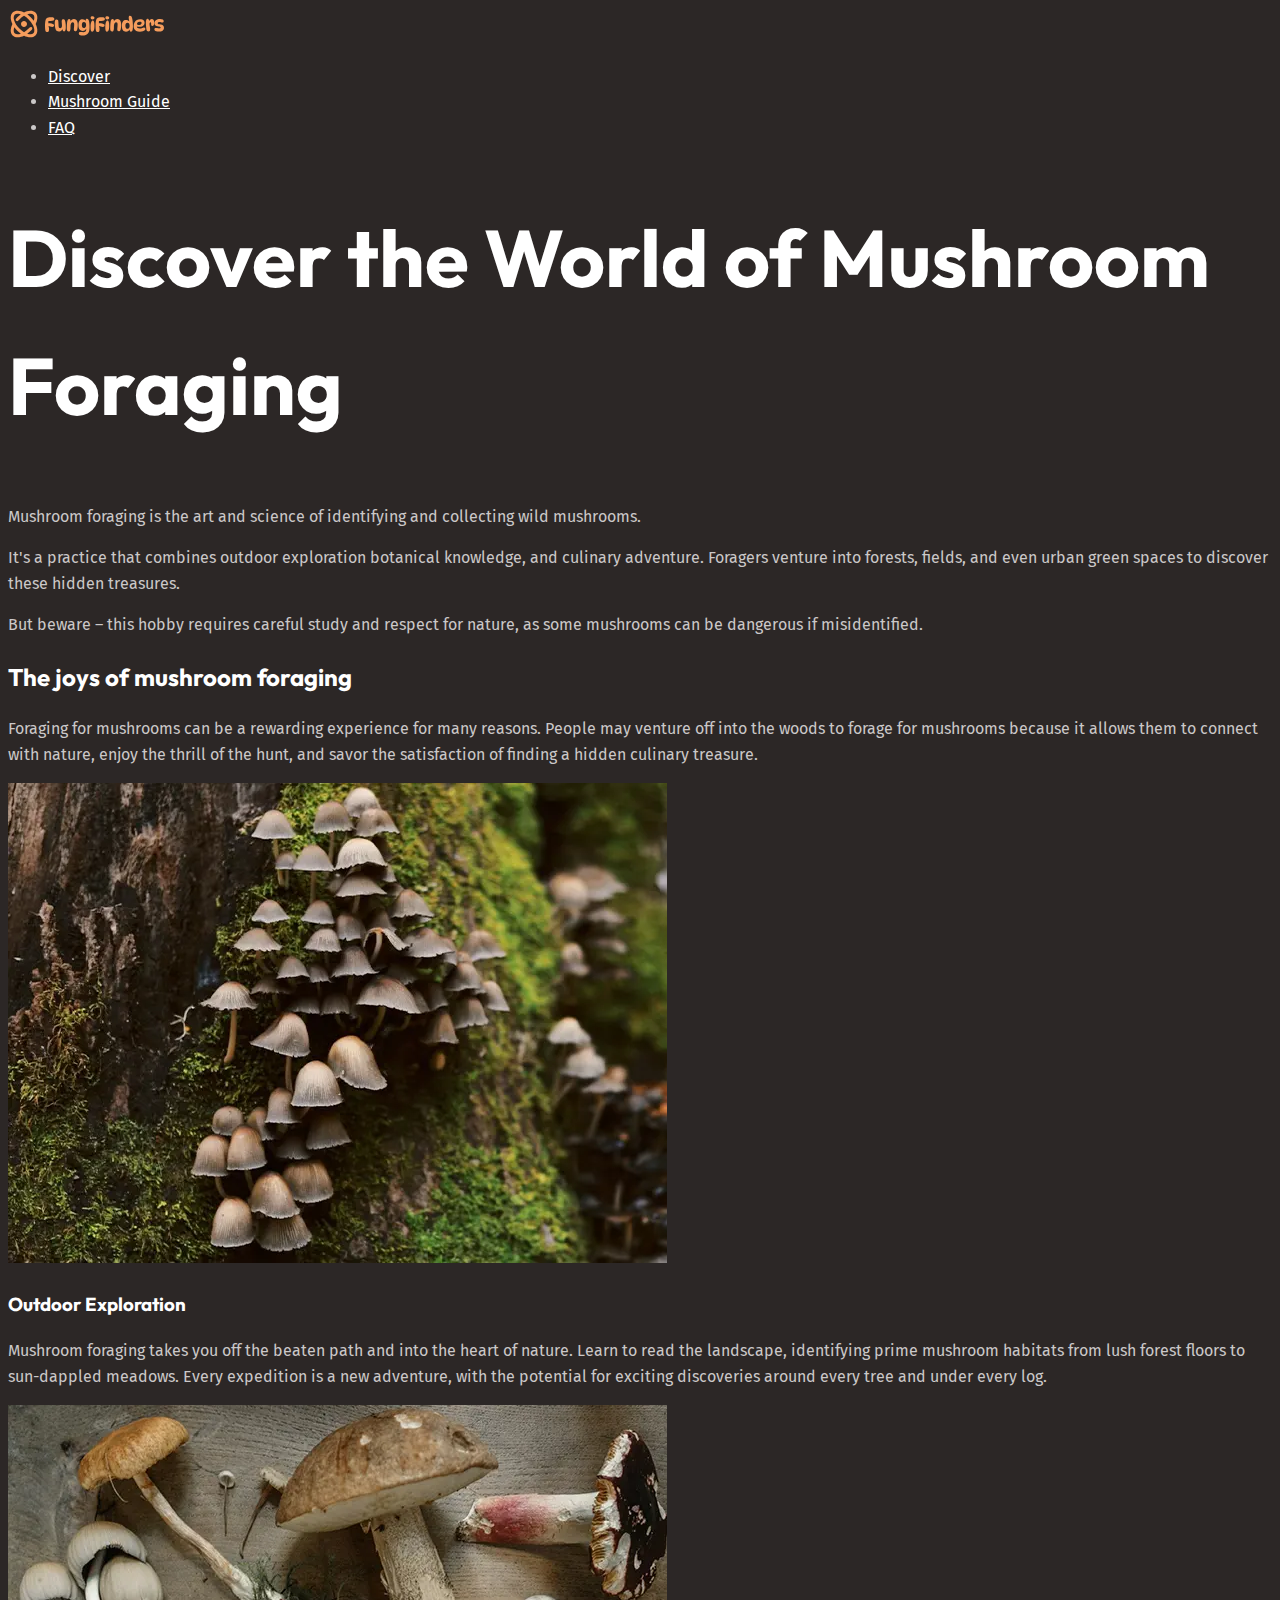
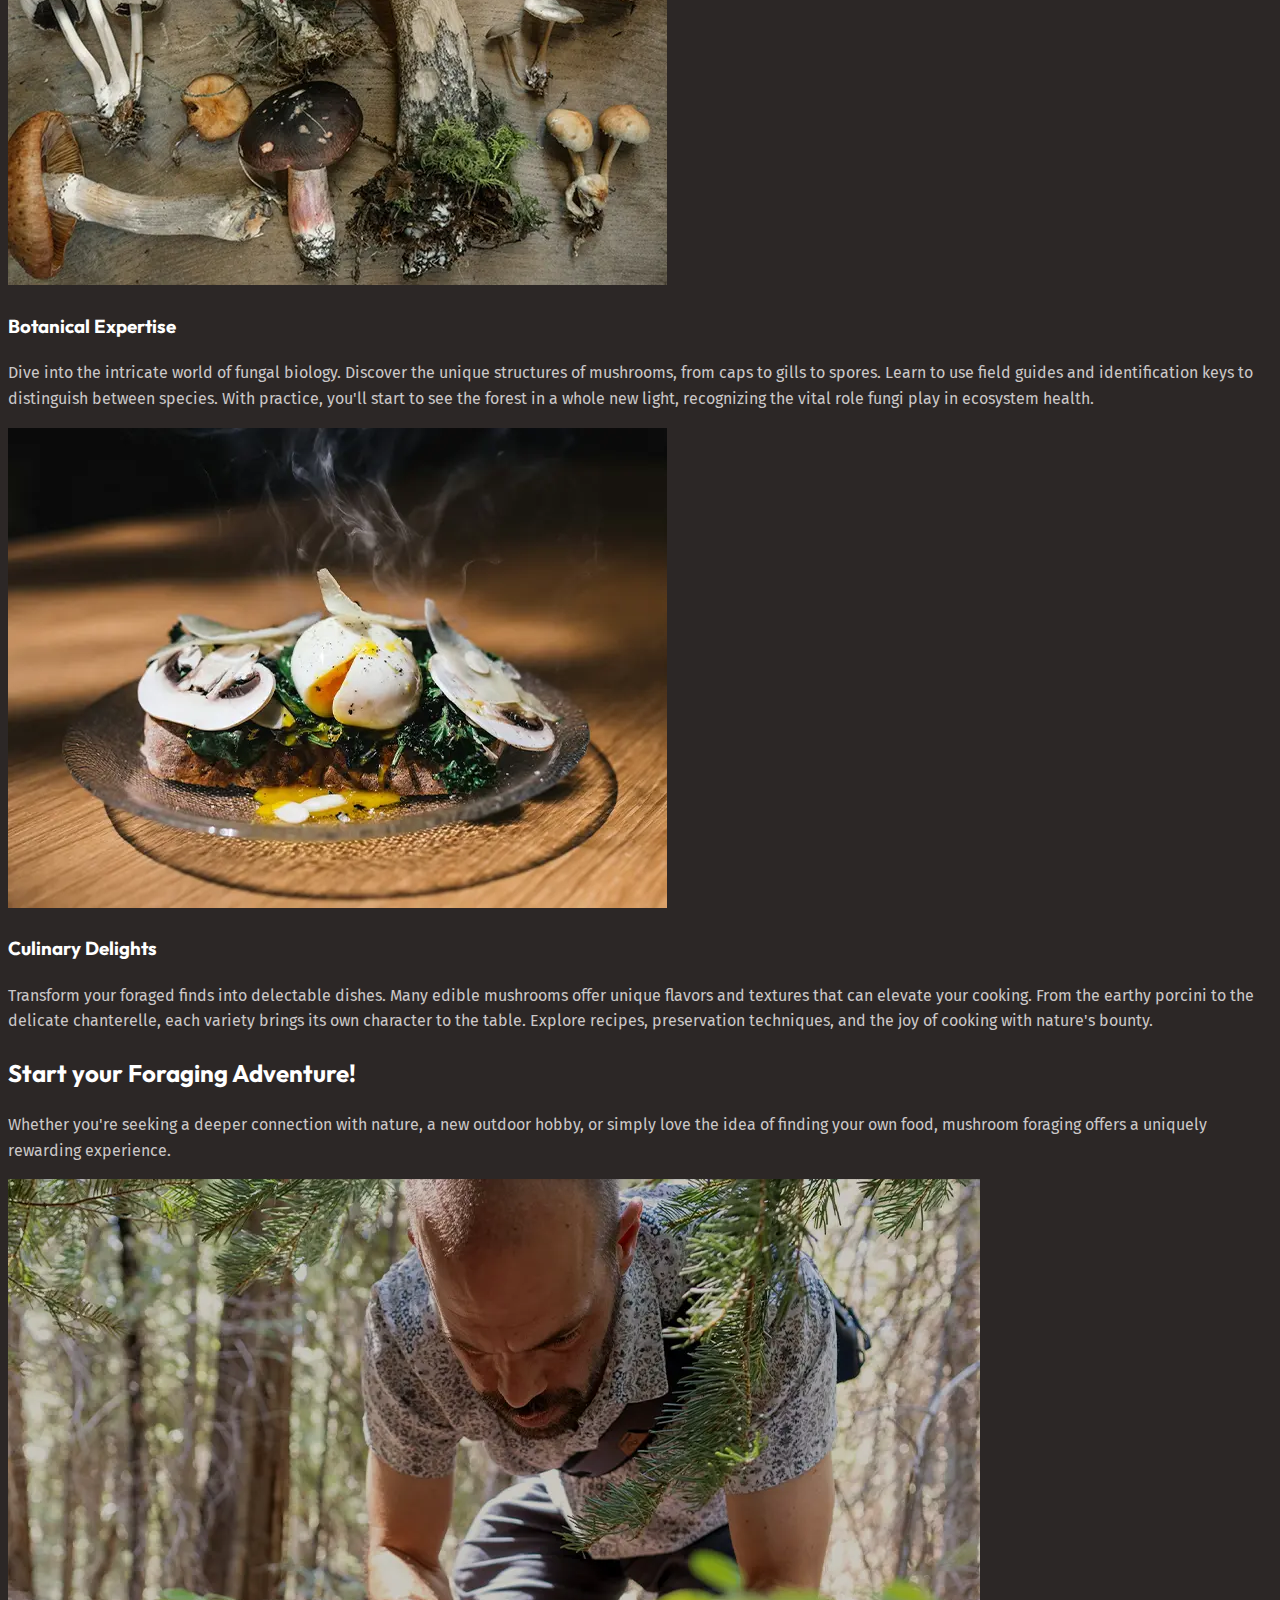
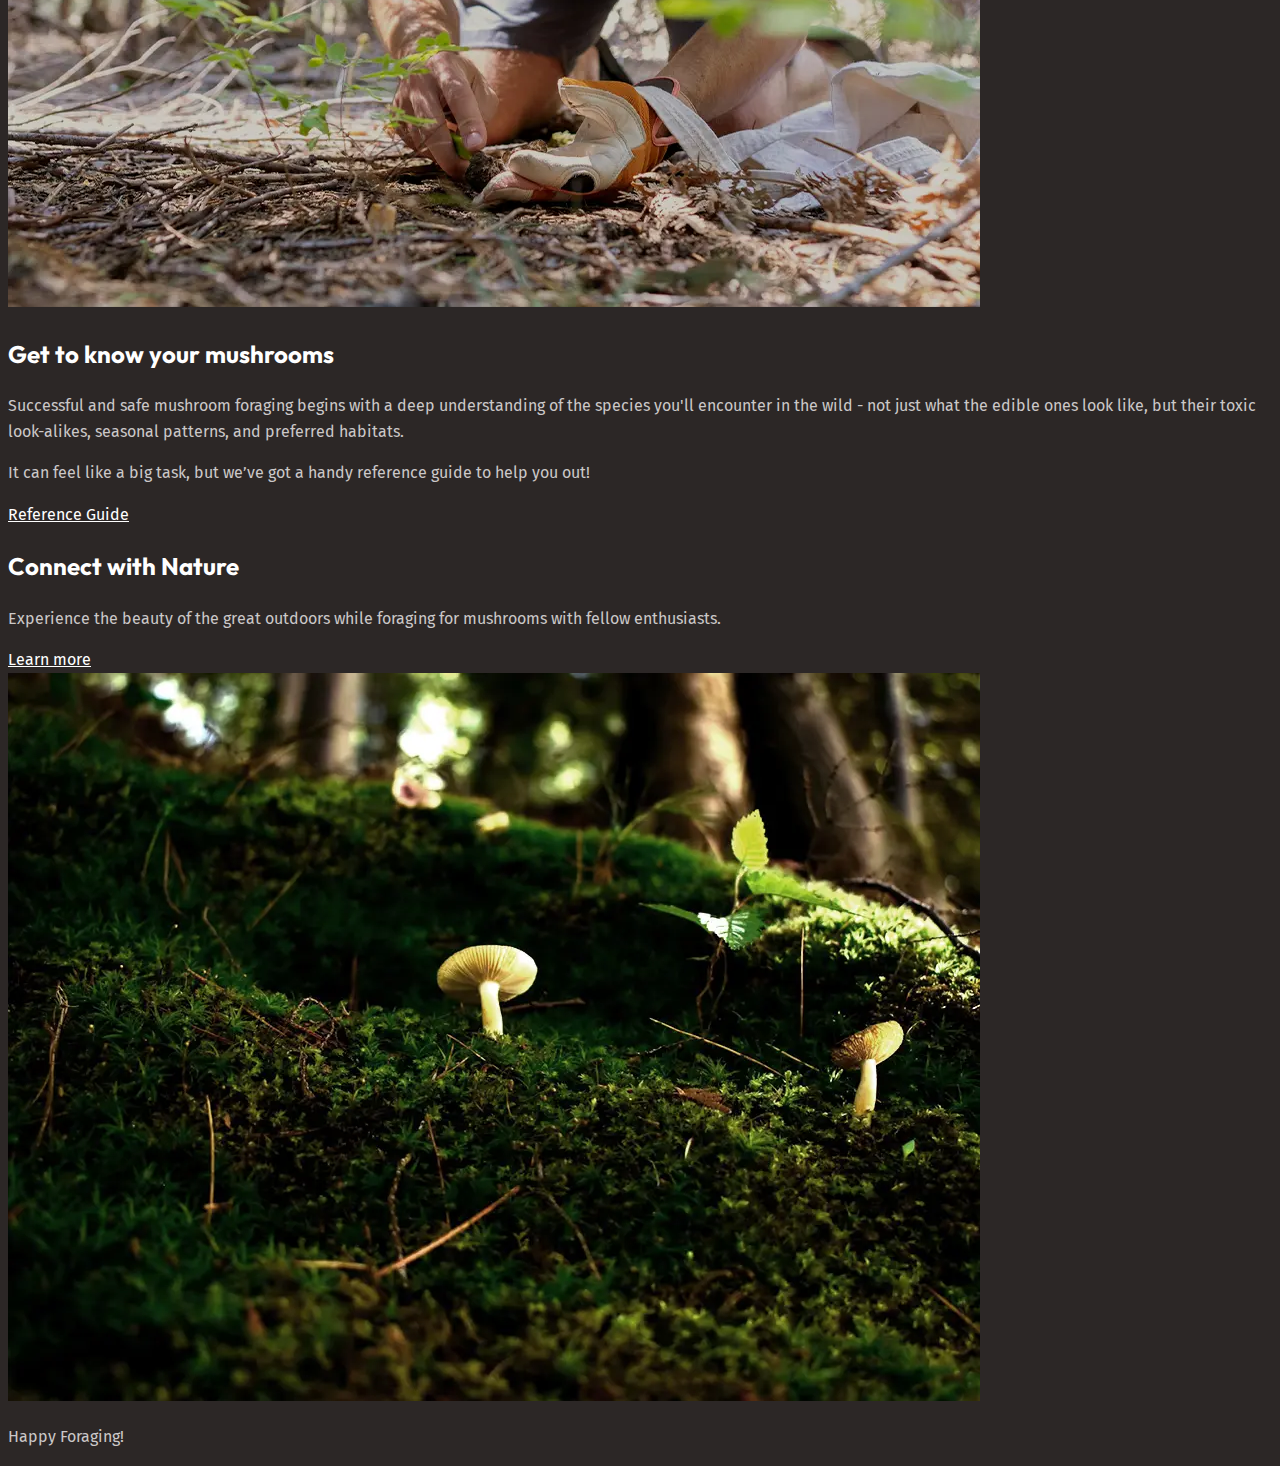
==== index.html @ baf44804 "Home page html" ====
<!DOCTYPE html>
<html lang="en">
	<head>
		<meta charset="UTF-8" />
		<meta name="viewport" content="width=device-width, initial-scale=1.0" />
		<title>Fungi Finders</title>
		<link rel="preconnect" href="https://fonts.googleapis.com" />
		<link rel="preconnect" href="https://fonts.gstatic.com" crossorigin />
		<link
			href="https://fonts.googleapis.com/css2?family=Fira+Sans:wght@400;700&family=Outfit:wght@100..900&display=swap"
			rel="stylesheet"
		/>
		<link rel="stylesheet" href="./styles.css" />
	</head>
	<body>
		<header class="site-header">
			<img src="/assets/fungi-finders.svg" alt="Fungi Finders" />
			<nav class="primary-navigation">
				<ul>
					<li><a href="/">Discover</a></li>
					<li><a href="#">Mushroom Guide</a></li>
					<li><a href="#">FAQ</a></li>
				</ul>
			</nav>
		</header>

		<main>
			<section class="hero">
				<h1>Discover the World of Mushroom Foraging</h1>
				<p>Mushroom foraging is the art and science of identifying and collecting wild mushrooms.</p>
				<p>
					It's a practice that combines outdoor exploration botanical knowledge, and culinary adventure. Foragers venture into
					forests, fields, and even urban green spaces to discover these hidden treasures.
				</p>
				<p>
					But beware – this hobby requires careful study and respect for nature, as some mushrooms can be dangerous if
					misidentified.
				</p>
			</section>

			<section>
				<h2>The joys of mushroom foraging</h2>
				<p>
					Foraging for mushrooms can be a rewarding experience for many reasons. People may venture off into the woods to forage
					for mushrooms because it allows them to connect with nature, enjoy the thrill of the hunt, and savor the satisfaction of
					finding a hidden culinary treasure.
				</p>
				<div>
					<div class="card">
						<img src="/assets/outdoor-exploration.webp" alt="Tightly grouped brown mushrooms growing up a mossy tree trunk" />
						<h3>Outdoor Exploration</h3>
						<p>
							Mushroom foraging takes you off the beaten path and into the heart of nature. Learn to read the landscape,
							identifying prime mushroom habitats from lush forest floors to sun-dappled meadows. Every expedition is a new
							adventure, with the potential for exciting discoveries around every tree and under every log.
						</p>
					</div>
					<div class="card">
						<img src="/assets/botanical-expertise.webp" alt="Wild mushrooms on a table" />
						<h3>Botanical Expertise</h3>
						<p>
							Dive into the intricate world of fungal biology. Discover the unique structures of mushrooms, from caps to gills
							to spores. Learn to use field guides and identification keys to distinguish between species. With practice,
							you'll start to see the forest in a whole new light, recognizing the vital role fungi play in ecosystem health.
						</p>
					</div>
					<div class="card">
						<img src="/assets/culinary-delight.webp" alt="A plate of food with mushrooms on top" />
						<h3>Culinary Delights</h3>
						<p>
							Transform your foraged finds into delectable dishes. Many edible mushrooms offer unique flavors and textures
							that can elevate your cooking. From the earthy porcini to the delicate chanterelle, each variety brings its own
							character to the table. Explore recipes, preservation techniques, and the joy of cooking with nature's bounty.
						</p>
					</div>
				</div>
			</section>

			<section>
				<h2>Start your <span>Foraging Adventure!</span></h2>
				<p>
					Whether you're seeking a deeper connection with nature, a new outdoor hobby, or simply love the idea of finding your own
					food, mushroom foraging offers a uniquely rewarding experience.
				</p>
			</section>

			<section>
				<div>
					<div>
						<img src="/assets/get-to-know.webp" alt="A man kneeling down harvesting a wild mushorrm in a forest" />
					</div>
					<div>
						<h2>Get to know your mushrooms</h2>
						<p>
							Successful and safe mushroom foraging begins with a deep understanding of the species you'll encounter in the
							wild - not just what the edible ones look like, but their toxic look-alikes, seasonal patterns, and preferred
							habitats.
						</p>
						<p>It can feel like a big task, but we’ve got a handy reference guide to help you out!</p>
						<a class="button" href="#"
							><span class="visually-hidden">Learn more about wild mushrooms using our handy </span>Reference Guide</a
						>
					</div>
				</div>
			</section>

			<section>
				<div>
					<div>
						<h2>Connect with Nature</h2>
						<p>Experience the beauty of the great outdoors while foraging for mushrooms with fellow enthusiasts.</p>
						<a class="button" href="#"
							>Learn more
							<span class="visually-hidden">about the different types of mushrooms using our handy mushroom guide</span></a
						>
					</div>
					<div>
						<img src="/assets/nature.webp" alt="An all white mushroom growing on a mossy forrest floor" />
					</div>
				</div>
			</section>
		</main>

		<footer class="site-footer">
			<p>Happy Foraging!</p>
			<a href="mailto:contact@fungifinders.com"></a>
		</footer>
	</body>
</html>
---- styles.css ----
@layer reset, base, layout, components, utilities

@layer reset {
	*,
	*::before,
	*::after {
		box-sizing: border-box;
	}

	/* https://kilianvalkhof.com/2022/css-html/your-css-reset-needs-text-size-adjust-probably/ */
	html {
		-moz-text-size-adjust: none;
		-webkit-text-size-adjust: none;
		text-size-adjust: none;
	}

	body,
	h1,
	h2,
	h3,
	h4,
	p,
	figure,
	blockquote,
	dl,
	dd {
		margin: 0;
	}

	/* https://www.scottohara.me/blog/2019/01/12/lists-and-safari.html */
	[role='list'] {
		list-style: none;
		margin: 0;
		padding: 0;
	}

	body {
		min-block-size: 100vh;
		line-height: 1.6;
	}

	h1,
	h2,
	h3,
	button,
	input,
	label {
		line-height: 1.1;
	}

	h1,
	h2,
	h3,
	h4 {
		text-wrap: balance;
	}

	p,
	li {
		text-wrap: pretty;
	}

	img,
	picture {
		max-inline-size: 100%;
		display: block;
	}

	input,
	button,
	textarea,
	select {
		font: inherit;
	}
}

@layer base {
	:root {
		--clr-white: hsl(0, 0%, 100%);
		--clr-gray-100: hsl(0, 2%, 79%);
		--clr-brand-400: hsl(25, 88%, 75%);
		--clr-brand-500: hsl(25, 88%, 66%);
		--clr-green-400: hsl(143, 19%, 49%);
		--clr-green-500: hsl(143, 38%, 37%);
		--clr-green-600: hsl(145, 29%, 19%);
		--clr-brown-500: hsl(10, 5%, 25%);
		--clr-brown-600: hsl(9, 7%, 21%);
		--clr-brown-700: hsl(9, 8%, 16%);
		--clr-brown-800: hsl(0, 6%, 15%);
		--clr-brown-900: hsl(0, 6%, 13%);
		--clr-orange-500: hsl(28, 43%, 28%);
		--clr-red-500: hsl(359, 34%, 24%);
		--clr-teal-500: hsl(186, 42%, 25%);

		--ff-heading: 'Outfit', sans-serif;
		--ff-body: 'Fira Sans', sans-serif;

		--fs-300: 0.875rem;
		--fs-400: 1rem;
		--fs-500: 1.125rem;
		--fs-600: 1.25rem;
		--fs-700: 1.5rem;
		--fs-800: 2rem;
		--fs-900: 3.75rem;
		--fs-1000: 3.75rem;

		@media (width > 760px) {
			--fs-300: 0.875rem;
			--fs-400: 1rem;
			--fs-500: 1.25rem;
			--fs-600: 1.5rem;
			--fs-700: 2rem;
			--fs-800: 3rem;
			--fs-900: 5rem;
			--fs-1000: 7.5rem;
		}
	}

	:root {
		--text-main: var(--clr-gray-100);
		--text-high-contrast: var(--clr-white);
		--text-brand: var(--clr-brand-500);
		--text-brand-light: var(--clr-brand-400);

		--background-accent-light: var(--clr-green-400);
		--background-accent-main: var(--clr-green-500);
		--background-accent-dark: var(--clr-green-600);

		--background-extra-light: var(--clr-brown-500);
		--background-light: var(--clr-brown-600);
		--background-main: var(--clr-brown-700);
		--background-dark: var(--clr-brown-800);
		--background-extra-dark: var(--clr-brown-900);

		--font-size-heading-sm: var(--fs-700);
		--font-size-heading-regular: var(--fs-800);
		--font-size-heading-lg: var(--fs-900);
		--font-size-heading-xl: var(--fs-1000);

		--font-size-sm: var(--fs-300);
		--font-size-regular: var(--fs-400);
		--font-size-md: var(--fs-500);
		--font-size-lg: var(--fs-600);

		--border-radius-1: 0.25rem;
		--border-radius-2: 0.5rem;
		--border-radius-3: 0.75rem;
	}

	html {
		font-family: var(--ff-body);
		line-height: 1.6;
	}

	body {
		font-size: var(--font-size-regular);
		color: var(--text-main);
		background-color: var(--background-main);
	}

	h1,
	h2,
	h3,
	h4 {
		font-family: var(--ff-heading);
		color: var(--text-high-contrast);
	}

	h1 {
		font-size: var(--font-size-heading-lg);
	}

	a {
		color: var(--text-high-contrast);
	}

	a:hover,
	a:focus-visible {
		color: var(--text-brand-light);
	}
}

@layer utilities {
	.visually-hidden {
		position: absolute;
		clip: rect(0 0 0 0);
		clip-path: inset(50%);
		height: 1px;
		padding: 0;
		border: 0;
		overflow: hidden;
		white-space: nowrap;
	}
}
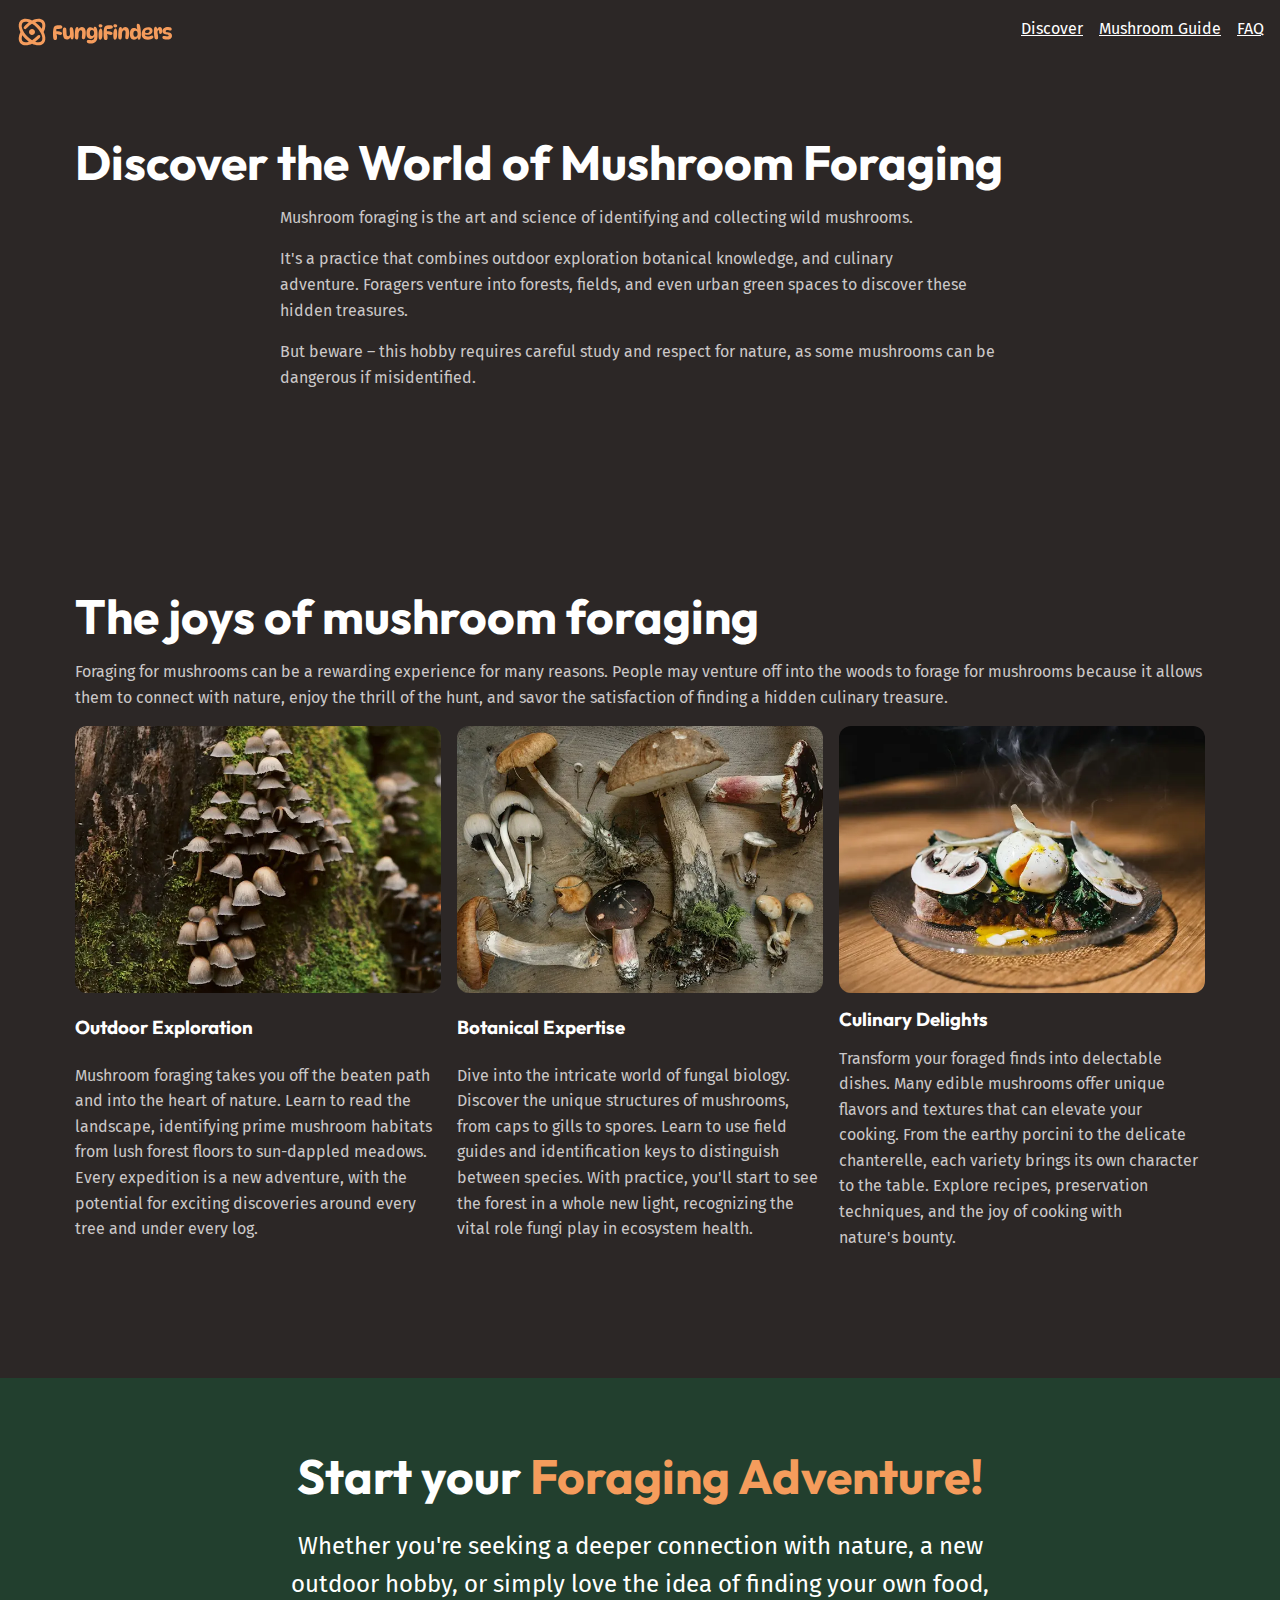
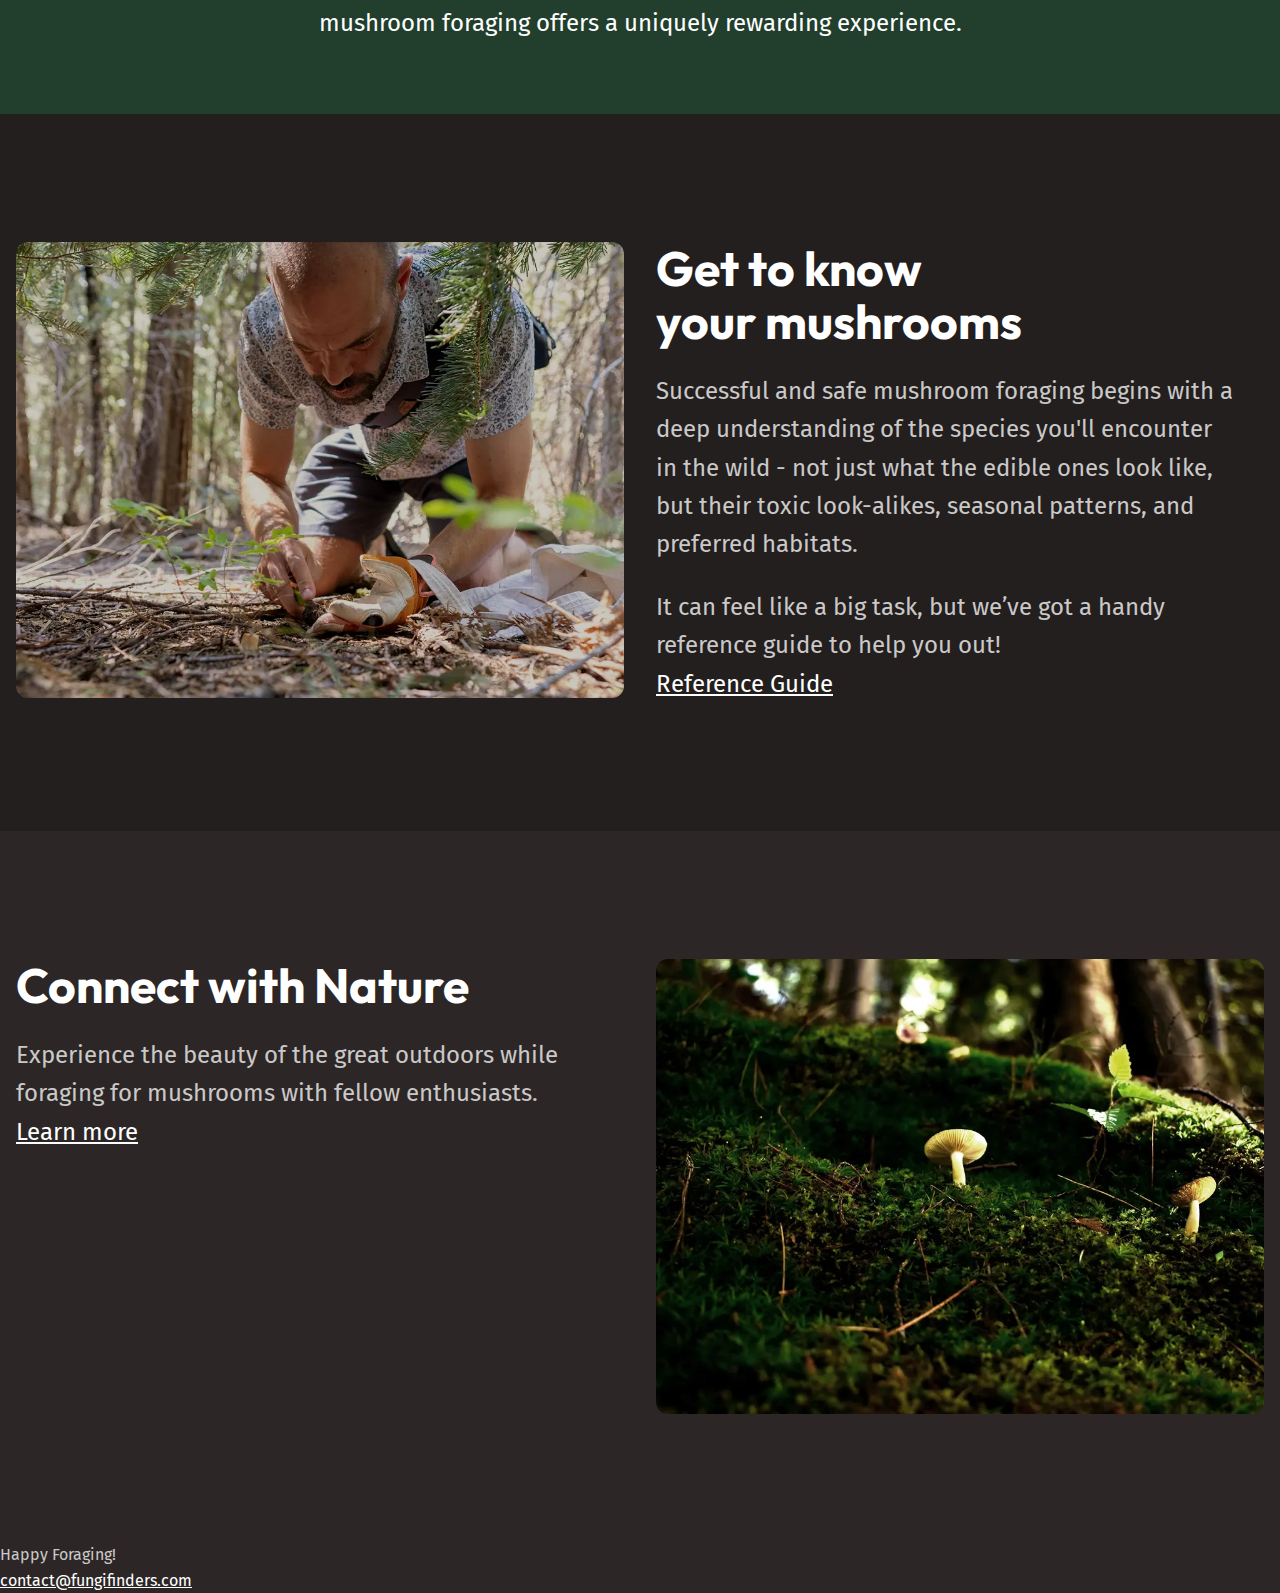
==== commit b41e8413: "Layout" ====
--- a/index.html
+++ b/index.html
@@ -14,108 +14,136 @@
 	</head>
 	<body>
 		<header class="site-header">
-			<img src="/assets/fungi-finders.svg" alt="Fungi Finders" />
-			<nav class="primary-navigation">
-				<ul>
-					<li><a href="/">Discover</a></li>
-					<li><a href="#">Mushroom Guide</a></li>
-					<li><a href="#">FAQ</a></li>
-				</ul>
-			</nav>
+			<div class="wrapper" data-width="wide">
+				<div class="site-header__inner">
+					<img src="/assets/fungi-finders.svg" alt="Fungi Finders" />
+					<nav class="primary-navigation">
+						<ul role="list">
+							<li><a href="/">Discover</a></li>
+							<li><a href="#">Mushroom Guide</a></li>
+							<li><a href="#">FAQ</a></li>
+						</ul>
+					</nav>
+				</div>
+			</div>
 		</header>
 
 		<main>
-			<section class="hero">
-				<h1>Discover the World of Mushroom Foraging</h1>
-				<p>Mushroom foraging is the art and science of identifying and collecting wild mushrooms.</p>
-				<p>
-					It's a practice that combines outdoor exploration botanical knowledge, and culinary adventure. Foragers venture into
-					forests, fields, and even urban green spaces to discover these hidden treasures.
-				</p>
-				<p>
-					But beware – this hobby requires careful study and respect for nature, as some mushrooms can be dangerous if
-					misidentified.
-				</p>
-			</section>
-
-			<section>
-				<h2>The joys of mushroom foraging</h2>
-				<p>
-					Foraging for mushrooms can be a rewarding experience for many reasons. People may venture off into the woods to forage
-					for mushrooms because it allows them to connect with nature, enjoy the thrill of the hunt, and savor the satisfaction of
-					finding a hidden culinary treasure.
-				</p>
-				<div>
-					<div class="card">
-						<img src="/assets/outdoor-exploration.webp" alt="Tightly grouped brown mushrooms growing up a mossy tree trunk" />
-						<h3>Outdoor Exploration</h3>
+			<section class="hero flow section" data-padding="compact">
+				<div class="wrapper">
+					<h1 class="section-title">Discover the World of Mushroom Foraging</h1>
+				</div>
+				<div class="wrapper" data-width="narrow">
+					<div class="flow">
+						<p>Mushroom foraging is the art and science of identifying and collecting wild mushrooms.</p>
 						<p>
-							Mushroom foraging takes you off the beaten path and into the heart of nature. Learn to read the landscape,
-							identifying prime mushroom habitats from lush forest floors to sun-dappled meadows. Every expedition is a new
-							adventure, with the potential for exciting discoveries around every tree and under every log.
+							It's a practice that combines outdoor exploration botanical knowledge, and culinary adventure. Foragers venture
+							into forests, fields, and even urban green spaces to discover these hidden treasures.
 						</p>
-					</div>
-					<div class="card">
-						<img src="/assets/botanical-expertise.webp" alt="Wild mushrooms on a table" />
-						<h3>Botanical Expertise</h3>
 						<p>
-							Dive into the intricate world of fungal biology. Discover the unique structures of mushrooms, from caps to gills
-							to spores. Learn to use field guides and identification keys to distinguish between species. With practice,
-							you'll start to see the forest in a whole new light, recognizing the vital role fungi play in ecosystem health.
-						</p>
-					</div>
-					<div class="card">
-						<img src="/assets/culinary-delight.webp" alt="A plate of food with mushrooms on top" />
-						<h3>Culinary Delights</h3>
-						<p>
-							Transform your foraged finds into delectable dishes. Many edible mushrooms offer unique flavors and textures
-							that can elevate your cooking. From the earthy porcini to the delicate chanterelle, each variety brings its own
-							character to the table. Explore recipes, preservation techniques, and the joy of cooking with nature's bounty.
+							But beware – this hobby requires careful study and respect for nature, as some mushrooms can be dangerous if
+							misidentified.
 						</p>
 					</div>
 				</div>
 			</section>
 
-			<section>
-				<h2>Start your <span>Foraging Adventure!</span></h2>
-				<p>
-					Whether you're seeking a deeper connection with nature, a new outdoor hobby, or simply love the idea of finding your own
-					food, mushroom foraging offers a uniquely rewarding experience.
-				</p>
-			</section>
+			<section class="section">
+				<div class="wrapper flow">
+					<h2 class="section-title">The joys of mushroom foraging</h2>
+					<p>
+						Foraging for mushrooms can be a rewarding experience for many reasons. People may venture off into the woods to
+						forage for mushrooms because it allows them to connect with nature, enjoy the thrill of the hunt, and savor the
+						satisfaction of finding a hidden culinary treasure.
+					</p>
 
-			<section>
-				<div>
-					<div>
-						<img src="/assets/get-to-know.webp" alt="A man kneeling down harvesting a wild mushorrm in a forest" />
-					</div>
-					<div>
-						<h2>Get to know your mushrooms</h2>
-						<p>
-							Successful and safe mushroom foraging begins with a deep understanding of the species you'll encounter in the
-							wild - not just what the edible ones look like, but their toxic look-alikes, seasonal patterns, and preferred
-							habitats.
-						</p>
-						<p>It can feel like a big task, but we’ve got a handy reference guide to help you out!</p>
-						<a class="button" href="#"
-							><span class="visually-hidden">Learn more about wild mushrooms using our handy </span>Reference Guide</a
-						>
+					<div class="equal-columns">
+						<div class="card grid-flow">
+							<img
+								src="/assets/outdoor-exploration.webp"
+								alt="Tightly grouped brown mushrooms growing up a mossy tree trunk"
+							/>
+							<h3>Outdoor Exploration</h3>
+							<p>
+								Mushroom foraging takes you off the beaten path and into the heart of nature. Learn to read the landscape,
+								identifying prime mushroom habitats from lush forest floors to sun-dappled meadows. Every expedition is a
+								new adventure, with the potential for exciting discoveries around every tree and under every log.
+							</p>
+						</div>
+						<div class="card grid-flow">
+							<img src="/assets/botanical-expertise.webp" alt="Wild mushrooms on a table" />
+							<h3>Botanical Expertise</h3>
+							<p>
+								Dive into the intricate world of fungal biology. Discover the unique structures of mushrooms, from caps to
+								gills to spores. Learn to use field guides and identification keys to distinguish between species. With
+								practice, you'll start to see the forest in a whole new light, recognizing the vital role fungi play in
+								ecosystem health.
+							</p>
+						</div>
+						<div class="card grid-flow">
+							<img src="/assets/culinary-delight.webp" alt="A plate of food with mushrooms on top" />
+							<h3>Culinary Delights</h3>
+							<p>
+								Transform your foraged finds into delectable dishes. Many edible mushrooms offer unique flavors and textures
+								that can elevate your cooking. From the earthy porcini to the delicate chanterelle, each variety brings its
+								own character to the table. Explore recipes, preservation techniques, and the joy of cooking with nature's
+								bounty.
+							</p>
+						</div>
 					</div>
 				</div>
 			</section>
 
-			<section>
-				<div>
-					<div>
-						<h2>Connect with Nature</h2>
-						<p>Experience the beauty of the great outdoors while foraging for mushrooms with fellow enthusiasts.</p>
-						<a class="button" href="#"
-							>Learn more
-							<span class="visually-hidden">about the different types of mushrooms using our handy mushroom guide</span></a
-						>
+			<section class="section background-accent text-center" data-padding="compact">
+				<div class="wrapper" data-width="narrow">
+					<div class="flow font-size-lg text-high-contrast">
+						<h2 class="section-title">Start your <span class="text-brand">Foraging Adventure!</span></h2>
+						<p>
+							Whether you're seeking a deeper connection with nature, a new outdoor hobby, or simply love the idea of finding
+							your own food, mushroom foraging offers a uniquely rewarding experience.
+						</p>
 					</div>
-					<div>
-						<img src="/assets/nature.webp" alt="An all white mushroom growing on a mossy forrest floor" />
+				</div>
+			</section>
+
+			<section class="section background-extra-dark">
+				<div class="wrapper" data-width="wide">
+					<div class="equal-columns" data-gap="large" data-alignment="centered">
+						<div>
+							<img src="/assets/get-to-know.webp" alt="A man kneeling down harvesting a wild mushorrm in a forest" />
+						</div>
+						<div class="flow font-size-lg">
+							<h2 class="section-title">Get to know your mushrooms</h2>
+							<p>
+								Successful and safe mushroom foraging begins with a deep understanding of the species you'll encounter in
+								the wild - not just what the edible ones look like, but their toxic look-alikes, seasonal patterns, and
+								preferred habitats.
+							</p>
+							<p>It can feel like a big task, but we’ve got a handy reference guide to help you out!</p>
+							<a class="button" href="#"
+								><span class="visually-hidden">Learn more about wild mushrooms using our handy </span>Reference Guide</a
+							>
+						</div>
+					</div>
+				</div>
+			</section>
+
+			<section class="section">
+				<div class="wrapper" data-width="wide">
+					<div class="equal-columns" data-gap="large" data-alignment="centered">
+						<div class="flow font-size-lg">
+							<h2 class="section-title">Connect with Nature</h2>
+							<p>Experience the beauty of the great outdoors while foraging for mushrooms with fellow enthusiasts.</p>
+							<a class="button" href="#"
+								>Learn more
+								<span class="visually-hidden"
+									>about the different types of mushrooms using our handy mushroom guide</span
+								></a
+							>
+						</div>
+						<div>
+							<img src="/assets/nature.webp" alt="An all white mushroom growing on a mossy forrest floor" />
+						</div>
 					</div>
 				</div>
 			</section>
@@ -123,7 +151,7 @@
 
 		<footer class="site-footer">
 			<p>Happy Foraging!</p>
-			<a href="mailto:contact@fungifinders.com"></a>
+			<a href="mailto:contact@fungifinders.com">contact@fungifinders.com</a>
 		</footer>
 	</body>
 </html>
--- a/styles.css
+++ b/styles.css
@@ -1,5 +1,3 @@
-@layer reset, base, layout, components, utilities
-
 @layer reset {
 	*,
 	*::before,
@@ -88,6 +86,7 @@
 		--clr-brown-700: hsl(9, 8%, 16%);
 		--clr-brown-800: hsl(0, 6%, 15%);
 		--clr-brown-900: hsl(0, 6%, 13%);
+
 		--clr-orange-500: hsl(28, 43%, 28%);
 		--clr-red-500: hsl(359, 34%, 24%);
 		--clr-teal-500: hsl(186, 42%, 25%);
@@ -115,7 +114,7 @@
 			--fs-1000: 7.5rem;
 		}
 	}
-
+	/* in another selector for syntax highlighting reasons only */
 	:root {
 		--text-main: var(--clr-gray-100);
 		--text-high-contrast: var(--clr-white);
@@ -146,13 +145,11 @@
 		--border-radius-2: 0.5rem;
 		--border-radius-3: 0.75rem;
 	}
-
-	html {
+}
+
+@layer base {
+	body {
 		font-family: var(--ff-body);
-		line-height: 1.6;
-	}
-
-	body {
 		font-size: var(--font-size-regular);
 		color: var(--text-main);
 		background-color: var(--background-main);
@@ -163,11 +160,8 @@
 	h3,
 	h4 {
 		font-family: var(--ff-heading);
+		font-weight: 700;
 		color: var(--text-high-contrast);
-	}
-
-	h1 {
-		font-size: var(--font-size-heading-lg);
 	}
 
 	a {
@@ -178,17 +172,149 @@
 	a:focus-visible {
 		color: var(--text-brand-light);
 	}
+
+	img {
+		border-radius: var(--border-radius-3);
+	}
+}
+
+@layer layout {
+	/* Selects everything except the first direct child */
+	.flow > * + * {
+		margin-top: var(--flow-spacer, 1em);
+	}
+
+	.grid-flow {
+		display: grid;
+		gap: var(--grid-flow-gap, 1rem);
+	}
+
+	.wrapper {
+		--wrapper-max-width: 1130px;
+		--wrapper-padding: 1rem;
+
+		max-width: var(--wrapper-max-width);
+		margin-inline: auto;
+		padding-inline: var(--wrapper-padding);
+
+		/* helps to match the Figma file */
+		box-sizing: content-box;
+	}
+
+	.wrapper[data-width='narrow'] {
+		--wrapper-max-width: 720px;
+	}
+
+	.wrapper[data-width='wide'] {
+		--wrapper-max-width: 1330px;
+	}
+
+	.section {
+		padding-block: 3.75rem;
+
+		@media (min-width: 760px) {
+			padding-block: 8rem;
+
+			&[data-padding='compact'] {
+				padding-block: 4.5rem;
+			}
+		}
+	}
+
+	.equal-columns {
+		display: grid;
+		gap: var(--equal-columns-gap, 1rem);
+		align-items: var(--equal-columns-vertical-alignment, stretch);
+
+		@media (width > 760px) {
+			grid-auto-flow: column;
+			grid-auto-columns: 1fr;
+		}
+
+		&[data-gap='large'] {
+			--equal-columns-gap: 2rem;
+		}
+
+		&[data-vertical-alignment='centered'] {
+			--equal-columns-vertical-alignment: center;
+		}
+	}
+}
+
+@layer components {
+	.site-header {
+		padding-block: 1rem;
+	}
+	.site-header__inner {
+		display: flex;
+		flex-wrap: wrap;
+		gap: 0.5rem 1rem;
+		justify-content: space-between;
+	}
+	.primary-navigation {
+		ul {
+			display: flex;
+			flex-wrap: wrap;
+			gap: 0.5rem 1rem;
+		}
+	}
 }
 
 @layer utilities {
+	.text-center {
+		text-align: center;
+	}
+	.text-brand {
+		color: var(--text-brand);
+	}
+	.text-high-contrast {
+		color: var(--text-high-contrast);
+	}
+
+	.section-title {
+		font-size: var(--font-size-heading-regular);
+	}
+
+	.background-base {
+		background-color: var(--background-base);
+	}
+	.background-light {
+		background-color: var(--background-light);
+	}
+	.background-extra-light {
+		background-color: var(--background-extra-light);
+	}
+	.background-dark {
+		background-color: var(--background-dark);
+	}
+	.background-extra-dark {
+		background-color: var(--background-extra-dark);
+	}
+
+	.background-accent {
+		background-color: var(--background-accent-dark);
+	}
+
+	.font-size-sm {
+		font-size: var(--font-size-sm);
+	}
+	.font-size-regular {
+		font-size: var(--font-size-regular);
+	}
+	.font-size-md {
+		font-size: var(--font-size-md);
+	}
+	.font-size-lg {
+		font-size: var(--font-size-lg);
+	}
+
 	.visually-hidden {
-		position: absolute;
 		clip: rect(0 0 0 0);
 		clip-path: inset(50%);
 		height: 1px;
-		padding: 0;
-		border: 0;
 		overflow: hidden;
+		position: absolute;
 		white-space: nowrap;
-	}
-}
+		width: 1px;
+	}
+}
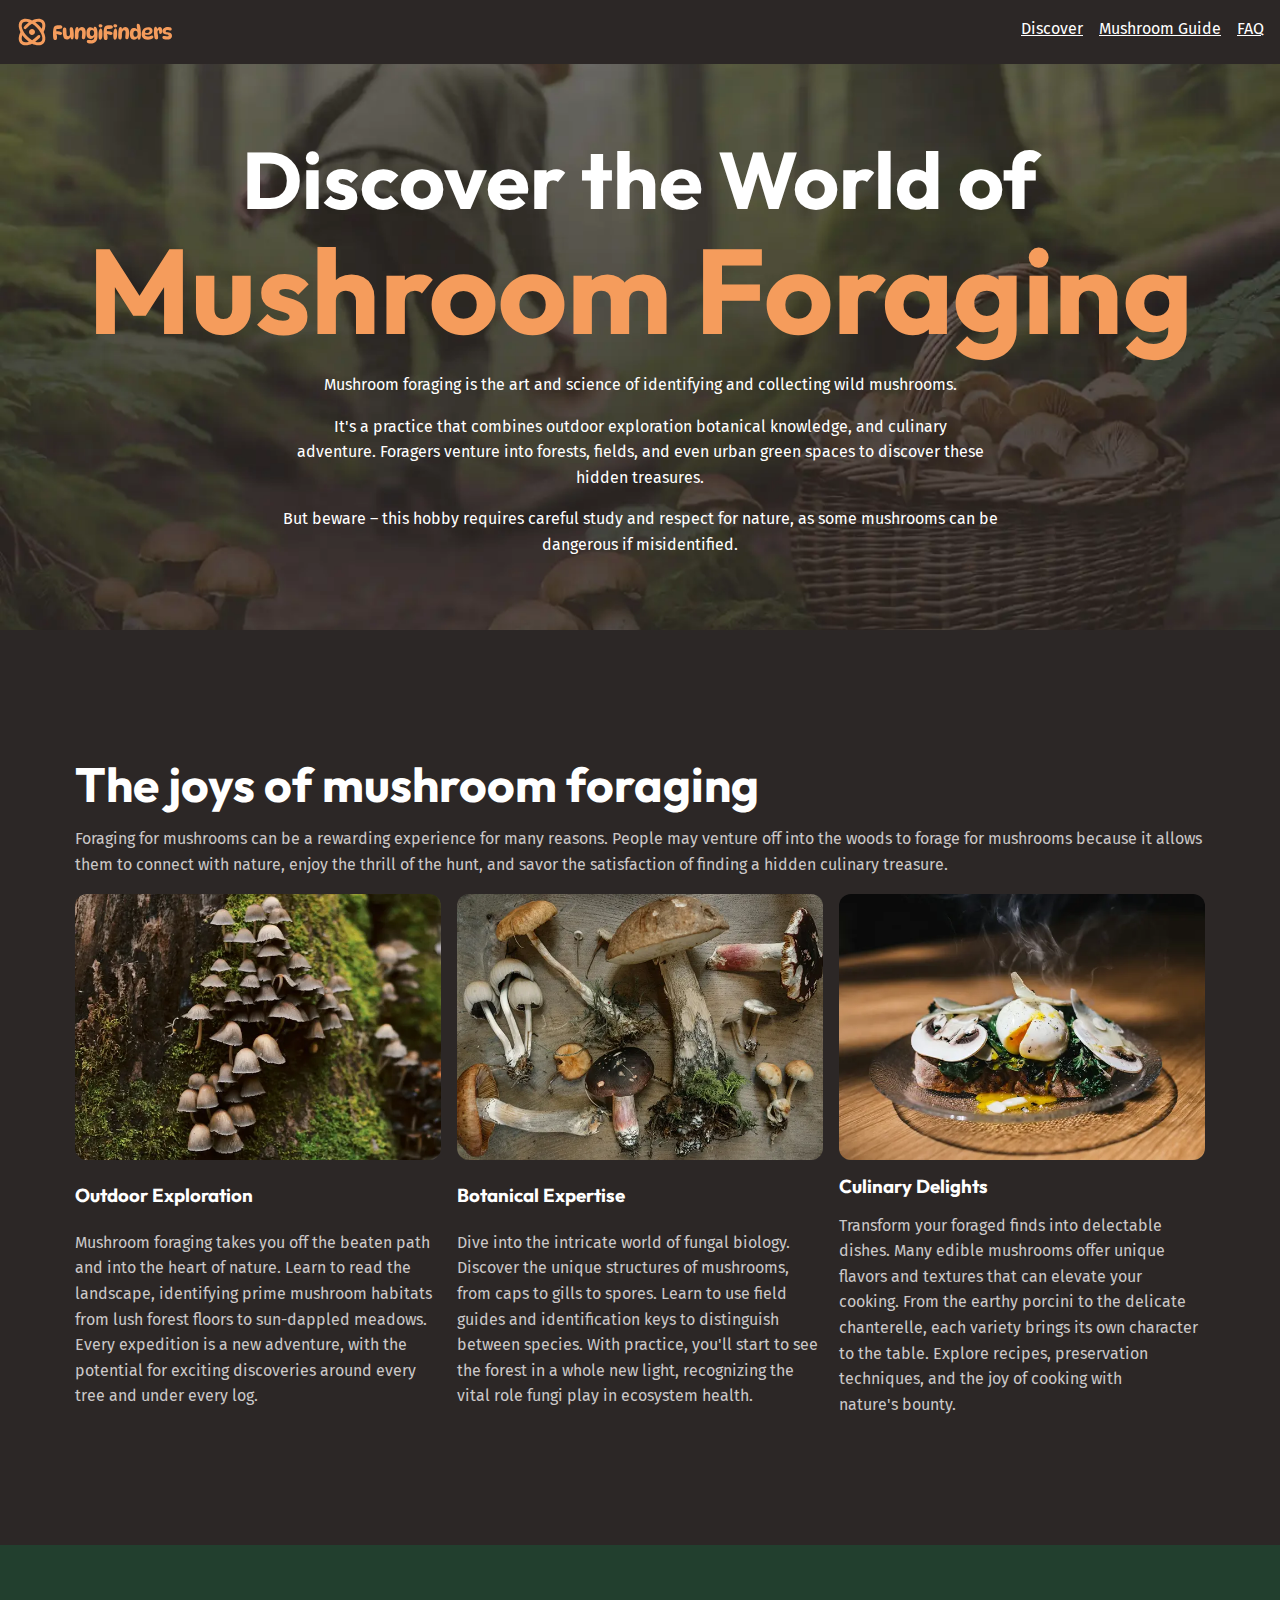
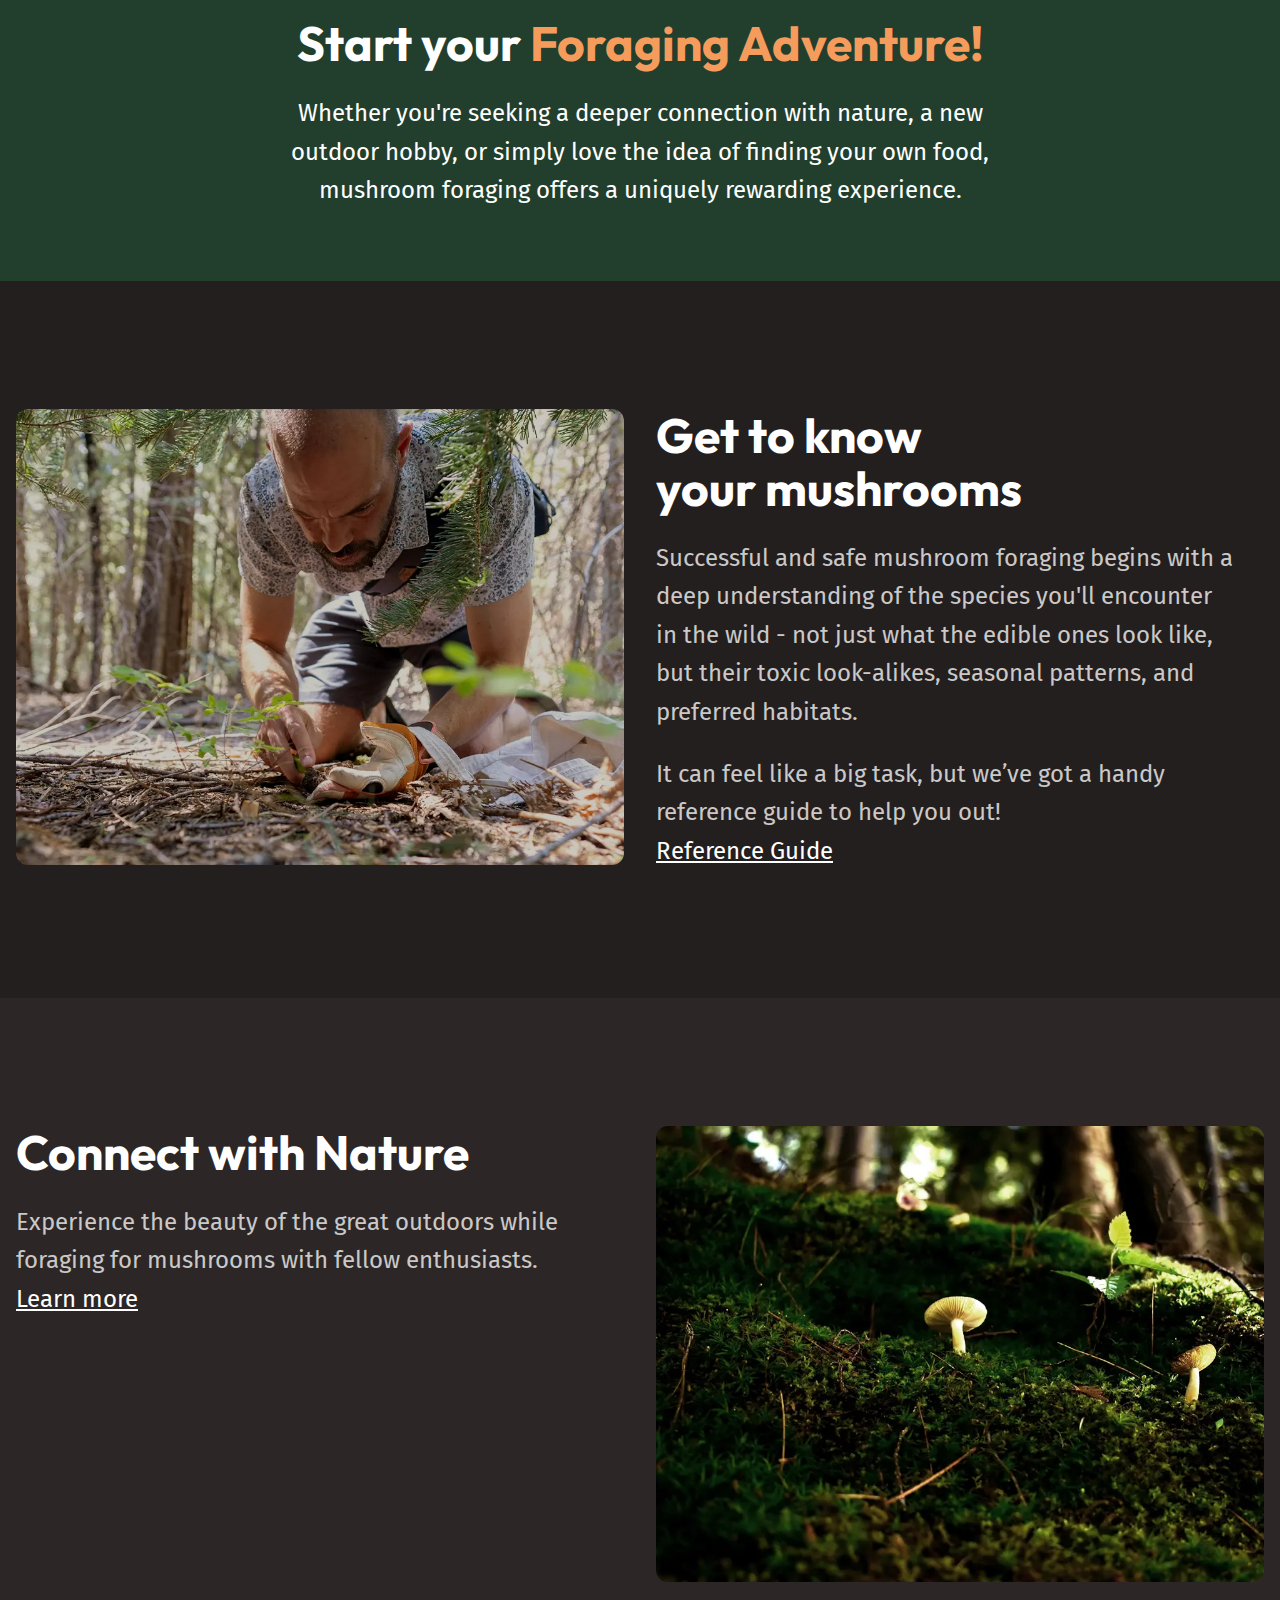
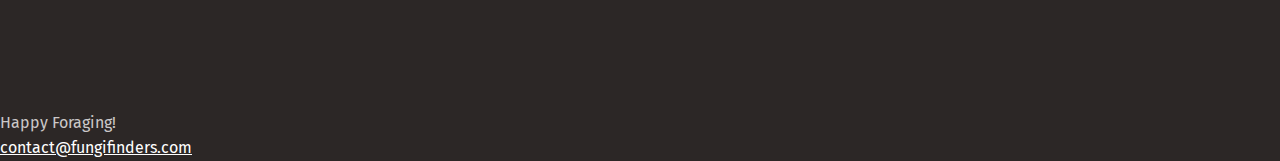
==== commit ccd70ca4: "Hero section" ====
--- a/index.html
+++ b/index.html
@@ -31,7 +31,7 @@
 		<main>
 			<section class="hero flow section" data-padding="compact">
 				<div class="wrapper">
-					<h1 class="section-title">Discover the World of Mushroom Foraging</h1>
+					<h1 class="hero__title">Discover the World of <span>Mushroom Foraging</span></h1>
 				</div>
 				<div class="wrapper" data-width="narrow">
 					<div class="flow">
--- a/styles.css
+++ b/styles.css
@@ -258,6 +258,24 @@
 			gap: 0.5rem 1rem;
 		}
 	}
+	.hero {
+		text-align: center;
+		font-size: var(--font-size-heading-md);
+		color: var(--text-high-contrast);
+		background-image: url('/assets/hero.webp');
+		background-size: cover;
+		background-position: center;
+	}
+
+	.hero__title {
+		font-size: var(--font-size-heading-lg);
+
+		span {
+			font-size: var(--font-size-heading-xl);
+			color: var(--text-brand);
+			display: block;
+		}
+	}
 }
 
 @layer utilities {
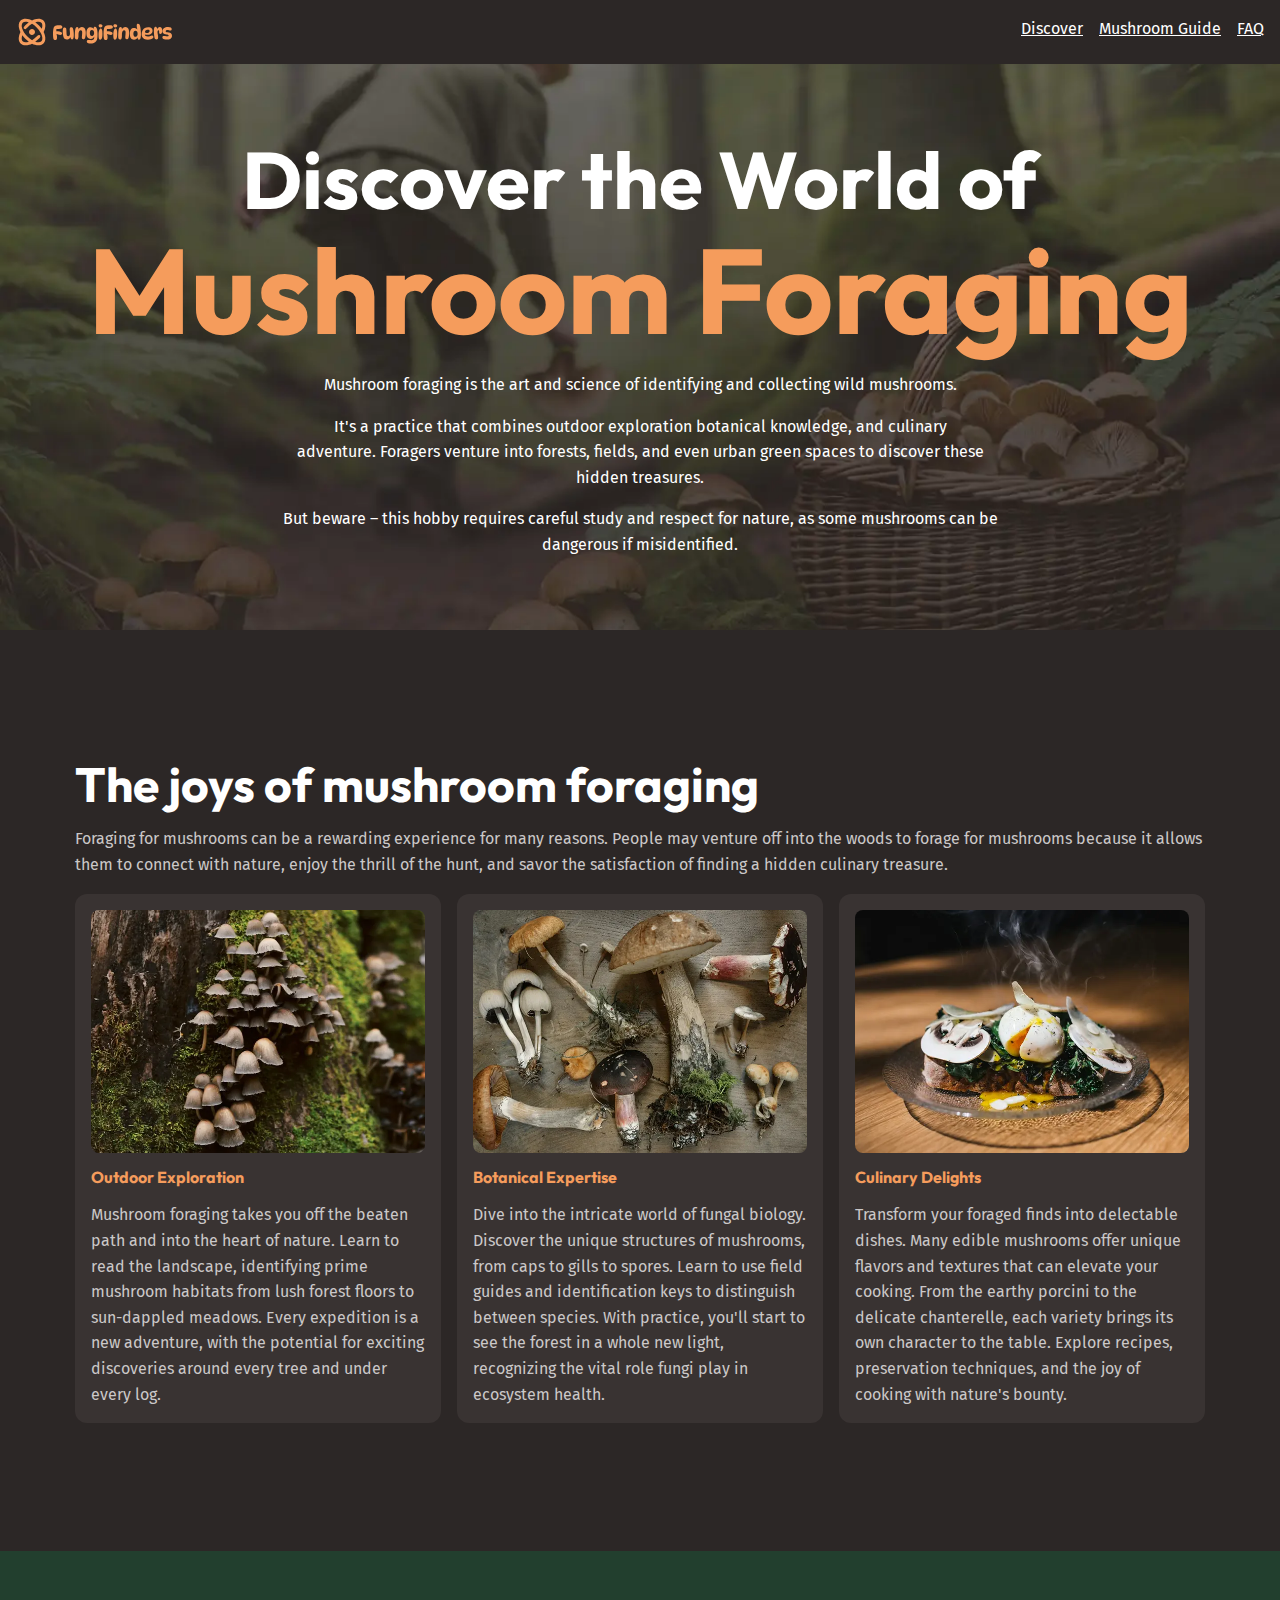
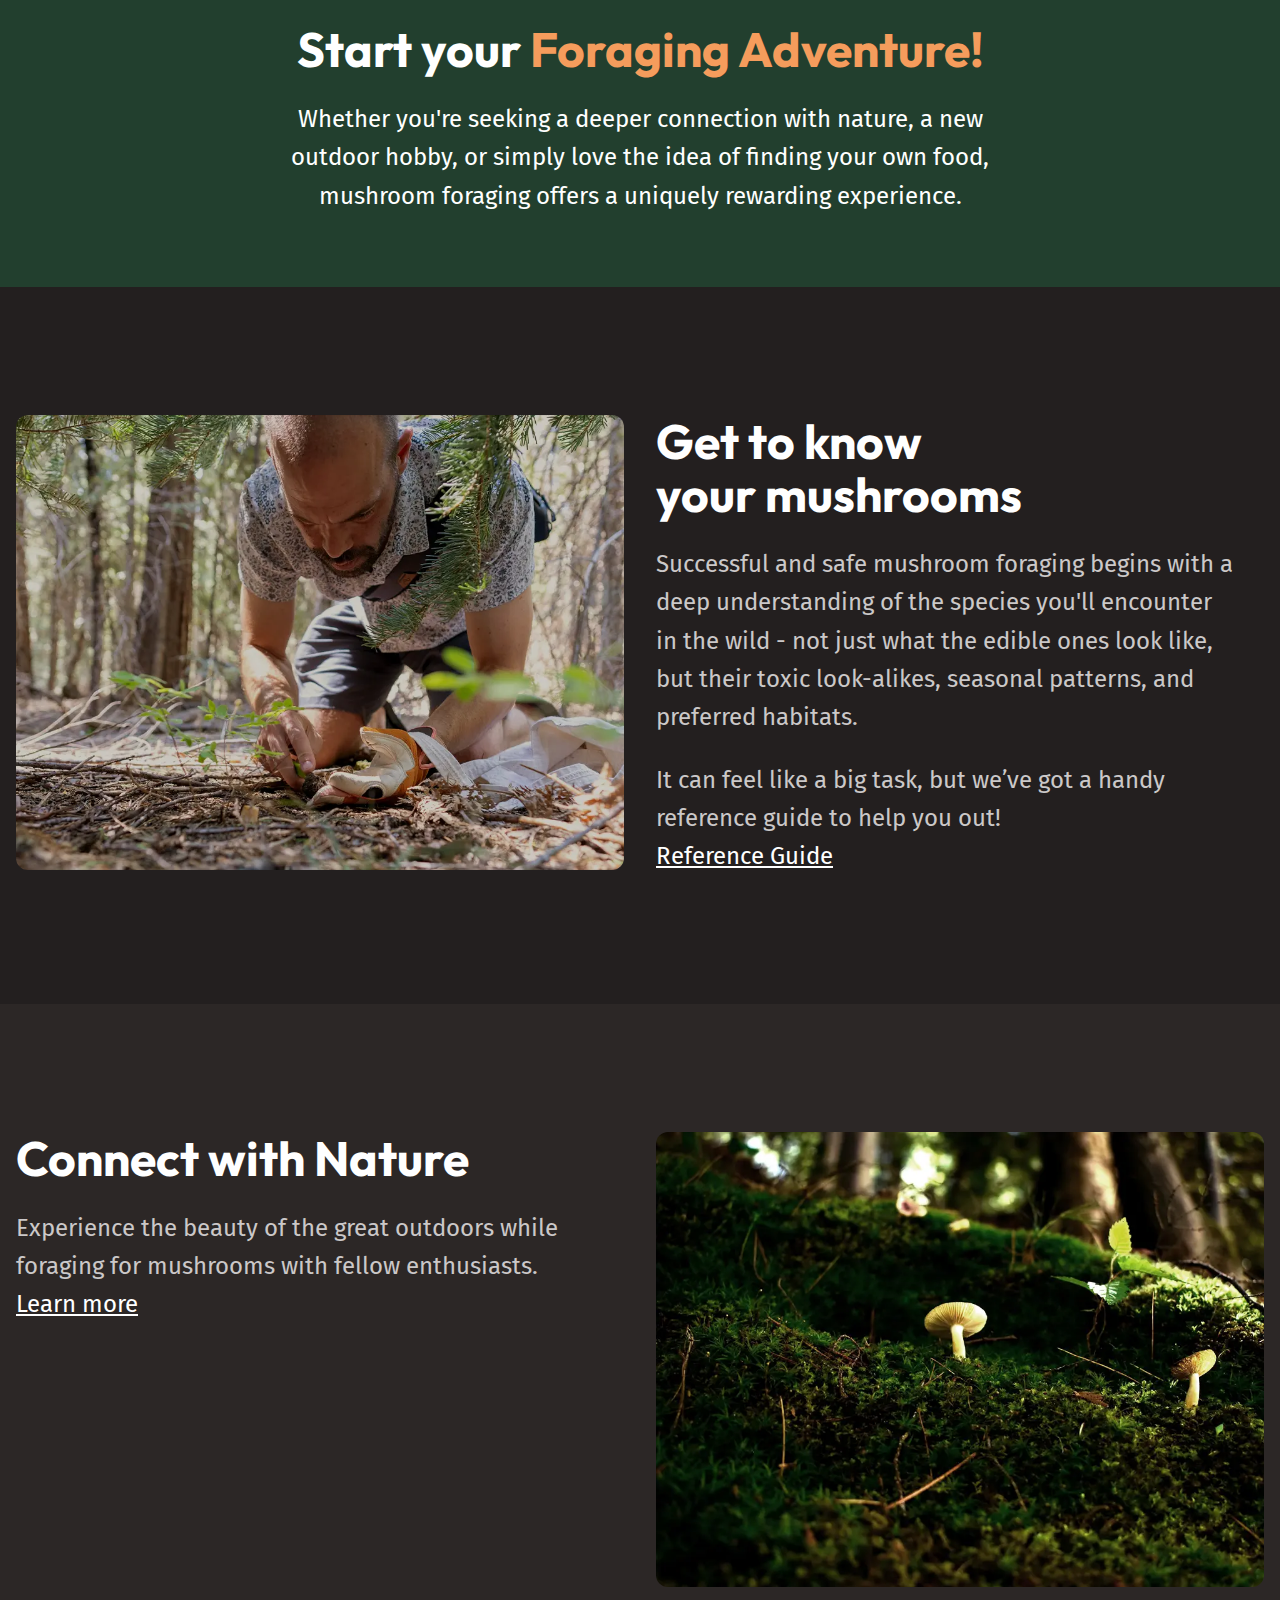
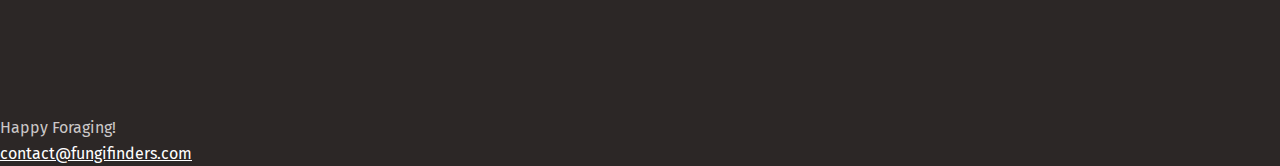
==== commit 71d17e4b: "Main page cards" ====
--- a/index.html
+++ b/index.html
@@ -58,21 +58,21 @@
 					</p>
 
 					<div class="equal-columns">
-						<div class="card grid-flow">
+						<div class="card">
 							<img
 								src="/assets/outdoor-exploration.webp"
 								alt="Tightly grouped brown mushrooms growing up a mossy tree trunk"
 							/>
-							<h3>Outdoor Exploration</h3>
+							<h3 class="card__title">Outdoor Exploration</h3>
 							<p>
 								Mushroom foraging takes you off the beaten path and into the heart of nature. Learn to read the landscape,
 								identifying prime mushroom habitats from lush forest floors to sun-dappled meadows. Every expedition is a
 								new adventure, with the potential for exciting discoveries around every tree and under every log.
 							</p>
 						</div>
-						<div class="card grid-flow">
+						<div class="card">
 							<img src="/assets/botanical-expertise.webp" alt="Wild mushrooms on a table" />
-							<h3>Botanical Expertise</h3>
+							<h3 class="card__title">Botanical Expertise</h3>
 							<p>
 								Dive into the intricate world of fungal biology. Discover the unique structures of mushrooms, from caps to
 								gills to spores. Learn to use field guides and identification keys to distinguish between species. With
@@ -80,9 +80,9 @@
 								ecosystem health.
 							</p>
 						</div>
-						<div class="card grid-flow">
+						<div class="card">
 							<img src="/assets/culinary-delight.webp" alt="A plate of food with mushrooms on top" />
-							<h3>Culinary Delights</h3>
+							<h3 class="card__title">Culinary Delights</h3>
 							<p>
 								Transform your foraged finds into delectable dishes. Many edible mushrooms offer unique flavors and textures
 								that can elevate your cooking. From the earthy porcini to the delicate chanterelle, each variety brings its
--- a/styles.css
+++ b/styles.css
@@ -276,6 +276,23 @@
 			display: block;
 		}
 	}
+
+	.card {
+		display: grid;
+		gap: var(--card-gap, 1rem);
+		padding: 1rem;
+		background-color: var(--background-light);
+		border-radius: var(--border-radius-3);
+
+		img {
+			border-radius: var(--border-radius-2);
+		}
+	}
+
+	.card__title {
+		font-size: var(--card-title-font-size, var(--heading-regular));
+		color: var(--card-title-color, var(--text-brand));
+	}
 }
 
 @layer utilities {
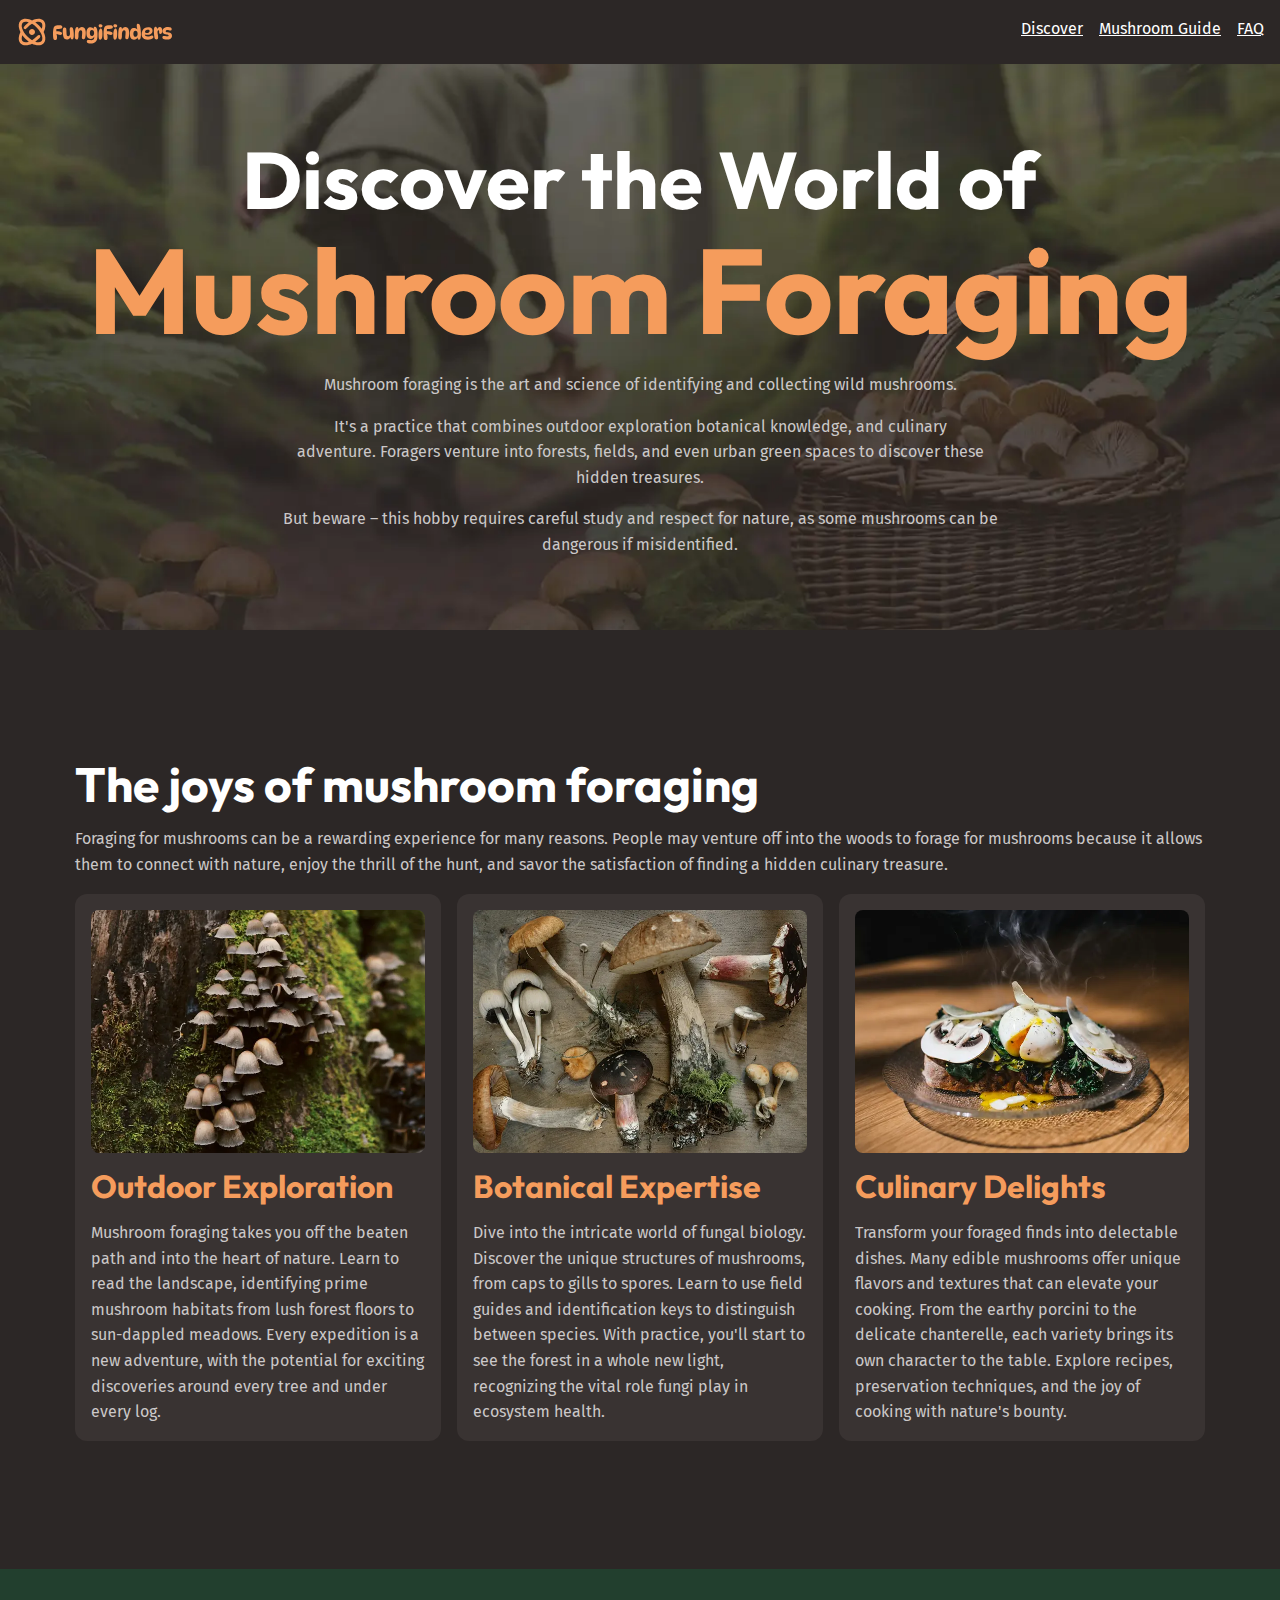
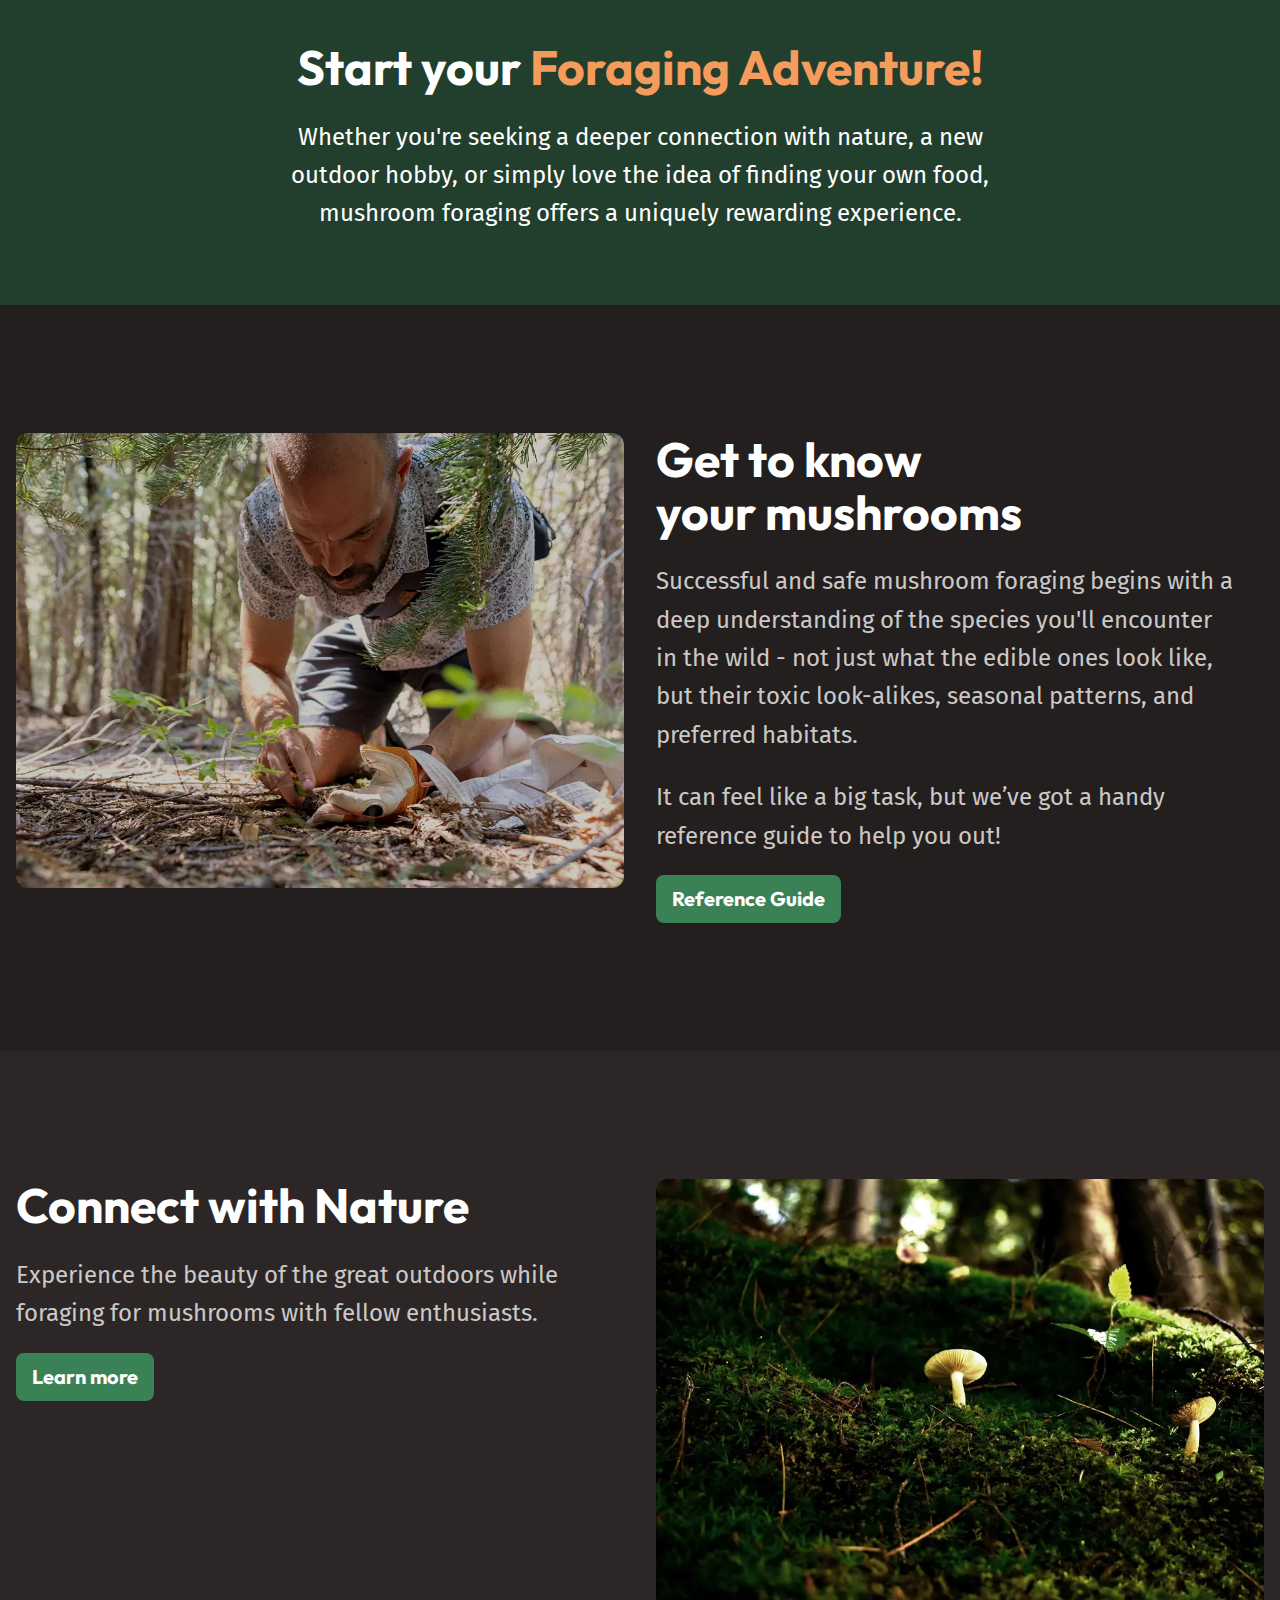
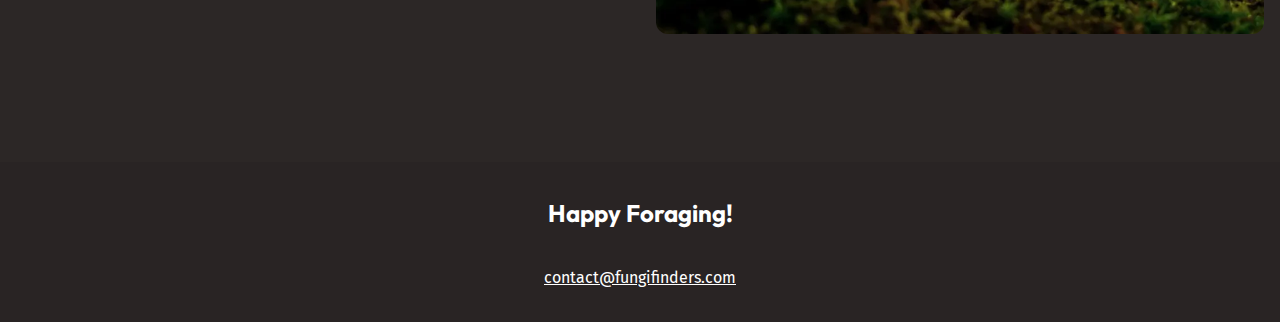
==== commit 5034c2d0: "Footer" ====
--- a/index.html
+++ b/index.html
@@ -150,7 +150,7 @@
 		</main>
 
 		<footer class="site-footer">
-			<p>Happy Foraging!</p>
+			<p class="site-footer__title">Happy Foraging!</p>
 			<a href="mailto:contact@fungifinders.com">contact@fungifinders.com</a>
 		</footer>
 	</body>
--- a/styles.css
+++ b/styles.css
@@ -245,12 +245,14 @@
 	.site-header {
 		padding-block: 1rem;
 	}
+
 	.site-header__inner {
 		display: flex;
 		flex-wrap: wrap;
 		gap: 0.5rem 1rem;
 		justify-content: space-between;
 	}
+
 	.primary-navigation {
 		ul {
 			display: flex;
@@ -258,10 +260,35 @@
 			gap: 0.5rem 1rem;
 		}
 	}
+
+	.site-footer {
+		text-align: center;
+		padding-block: 2rem;
+		background-color: var(--background-dark);
+		display: grid;
+		gap: 2rem;
+
+		a {
+			color: var(--text-high-contrast);
+		}
+
+		a:hover,
+		a:focus-visible {
+			color: var(--text-brand-light);
+		}
+	}
+
+	.site-footer__title {
+		font-size: var(--font-size-lg);
+		font-family: var(--ff-heading);
+		font-weight: 700;
+		color: var(--text-high-contrast);
+	}
+
 	.hero {
 		text-align: center;
 		font-size: var(--font-size-heading-md);
-		color: var(--text-high-contrast);
+		color: var(--text-main);
 		background-image: url('/assets/hero.webp');
 		background-size: cover;
 		background-position: center;
@@ -290,8 +317,27 @@
 	}
 
 	.card__title {
-		font-size: var(--card-title-font-size, var(--heading-regular));
+		font-size: var(--card-title-font-size, var(--font-size-heading-sm));
 		color: var(--card-title-color, var(--text-brand));
+	}
+
+	.button {
+		display: inline-flex;
+		padding: 0.5rem 1rem;
+		background-color: var(--background-accent-main);
+		font-family: var(--ff-heading);
+		font-weight: 700;
+		color: var(--text-high-contrast);
+		text-decoration: none;
+		cursor: pointer;
+		border-radius: var(--border-radius-2);
+		font-size: var(--font-size-md);
+	}
+
+	.button:hover,
+	.button:focus-visible {
+		color: var(--text-high-contrast);
+		background-color: var(--background-accent-light);
 	}
 }
 
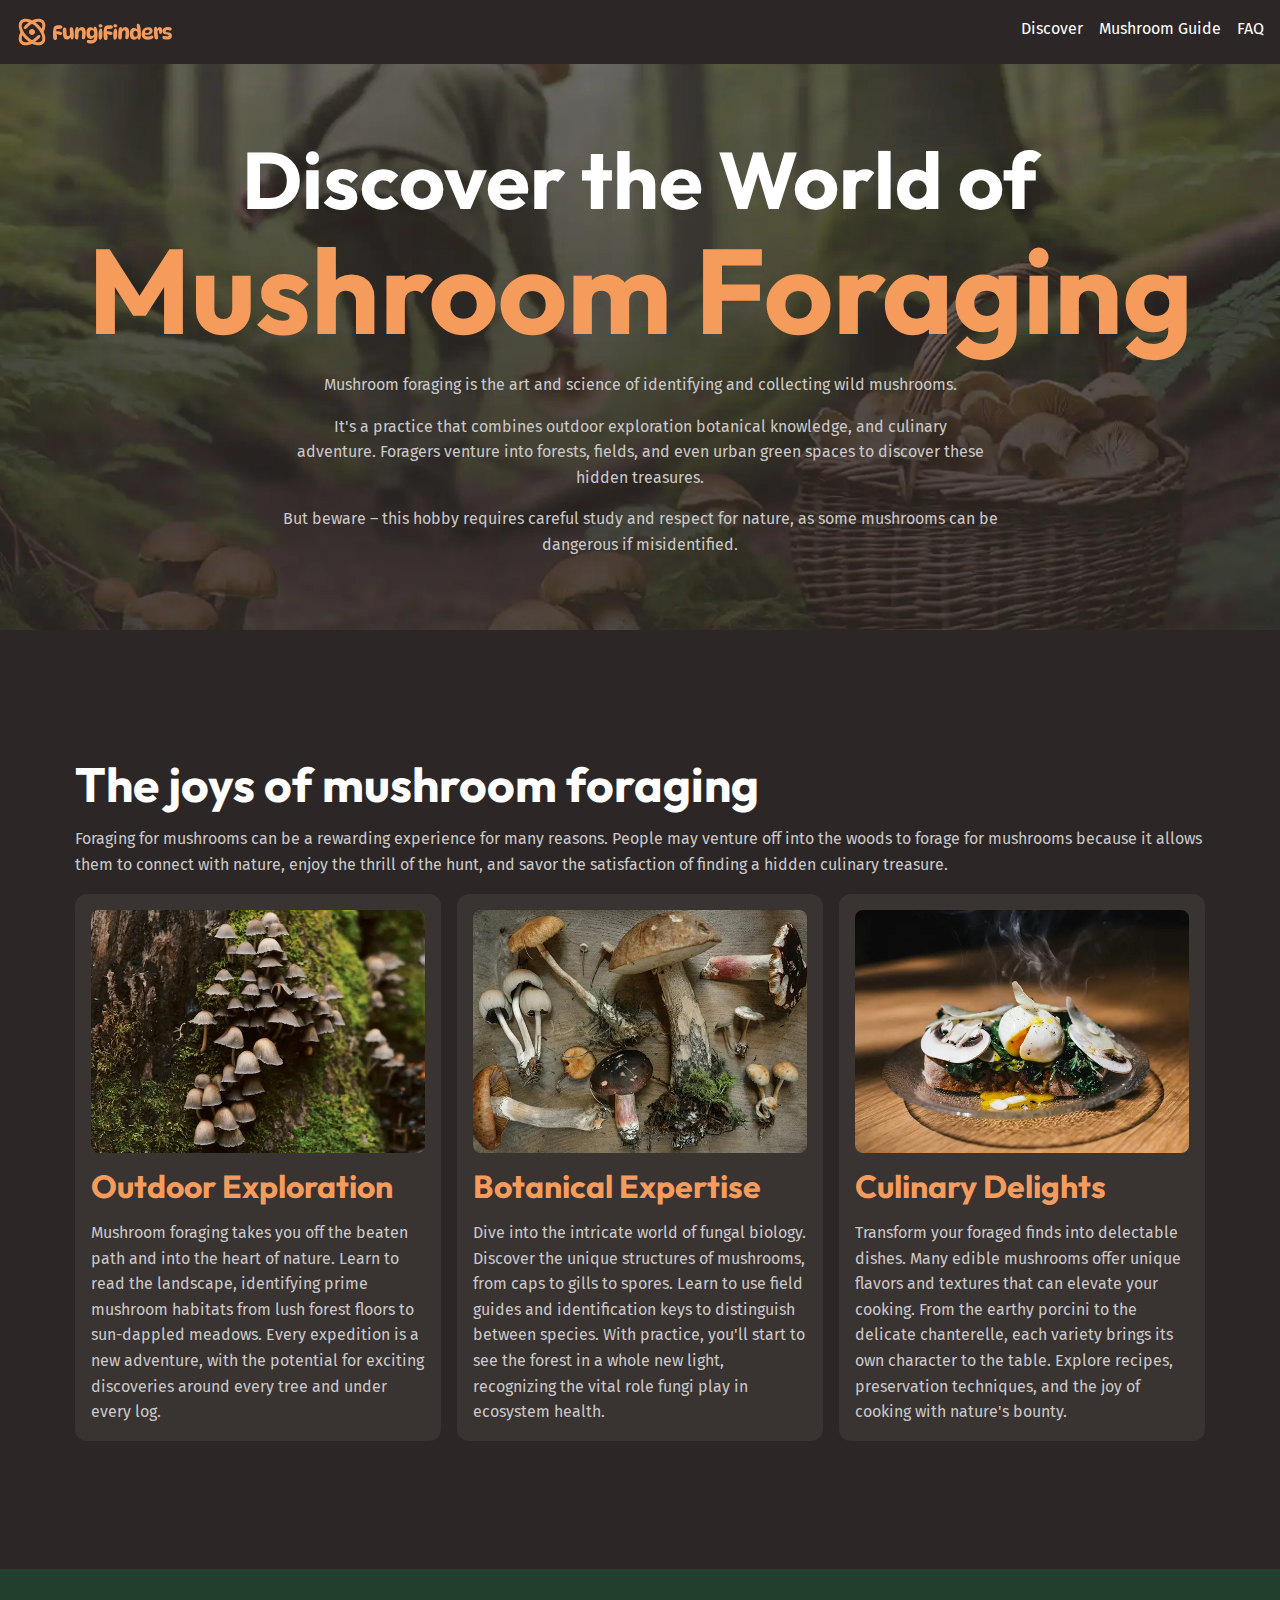
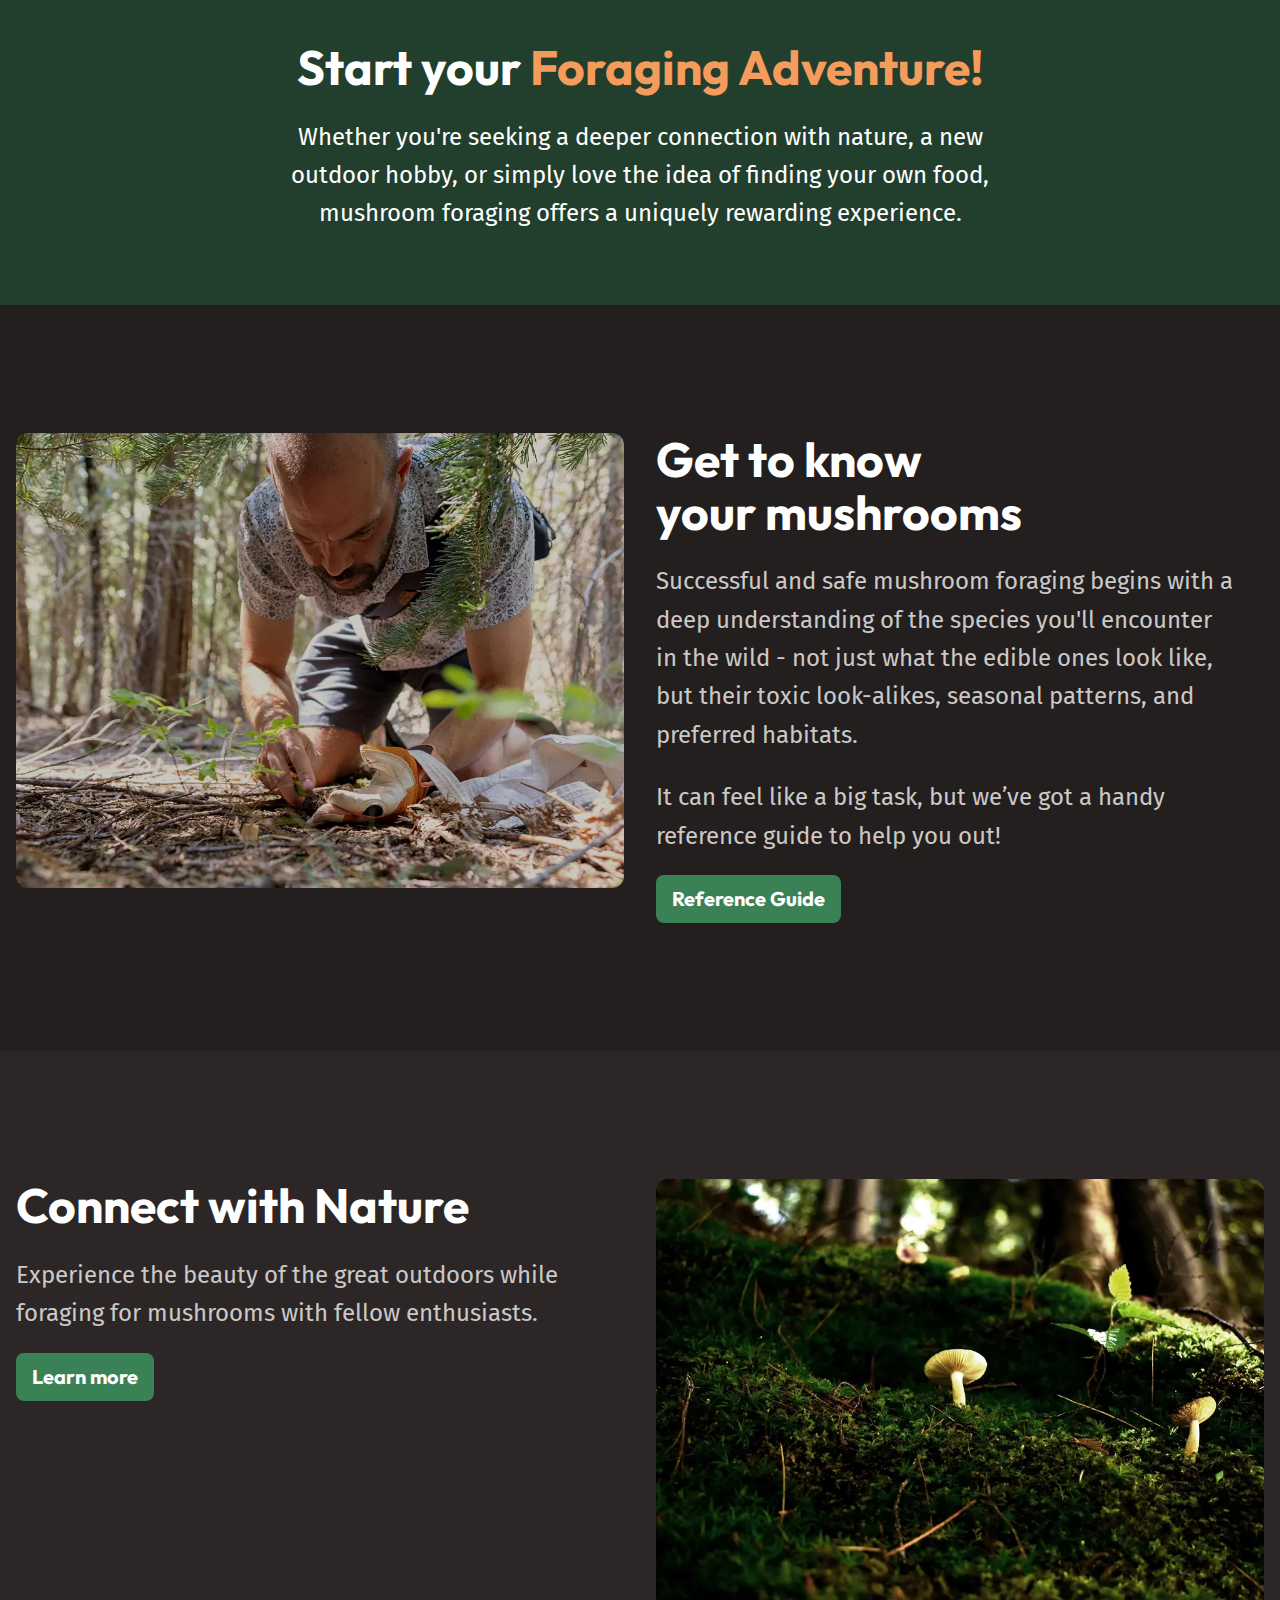
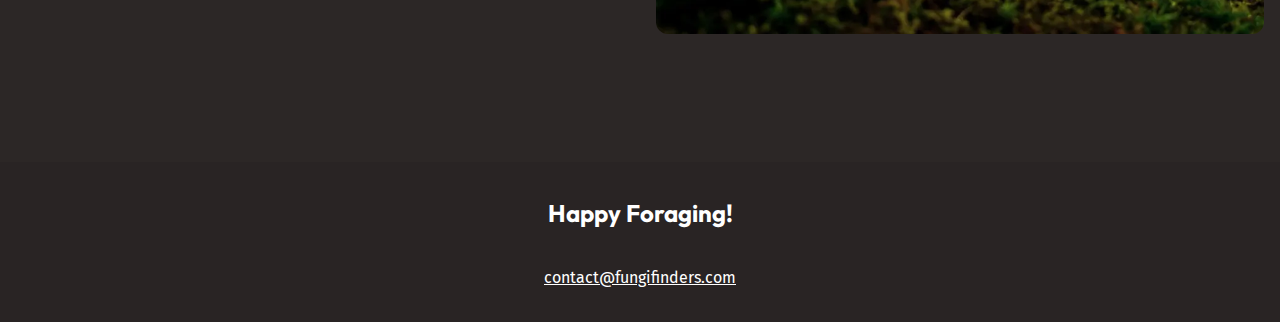
==== commit cbdb147f: "Added mobile navigation" ====
--- a/index.html
+++ b/index.html
@@ -11,13 +11,18 @@
 			rel="stylesheet"
 		/>
 		<link rel="stylesheet" href="./styles.css" />
+		<script src="/main.js" defer></script>
 	</head>
 	<body>
 		<header class="site-header">
 			<div class="wrapper" data-width="wide">
 				<div class="site-header__inner">
 					<img src="/assets/fungi-finders.svg" alt="Fungi Finders" />
-					<nav class="primary-navigation">
+					<button aria-controls="primary-navigation" aria-expanded="false">
+						<span class="visually-hidden">Menu</span>
+						<img src="/assets/hamburger.svg" alt="" />
+					</button>
+					<nav class="primary-navigation" id="primary-navigation">
 						<ul role="list">
 							<li><a href="/">Discover</a></li>
 							<li><a href="#">Mushroom Guide</a></li>
--- a/styles.css
+++ b/styles.css
@@ -253,11 +253,69 @@
 		justify-content: space-between;
 	}
 
+	[aria-controls='primary-navigation'] {
+		z-index: 100;
+		background: transparent;
+		border: 0;
+		cursor: pointer;
+
+		img {
+			border-radius: 0;
+		}
+	}
+
+	[aria-controls='primary-navigation'] {
+		display: none;
+	}
+
 	.primary-navigation {
 		ul {
 			display: flex;
 			flex-wrap: wrap;
 			gap: 0.5rem 1rem;
+		}
+
+		a {
+			text-decoration: none;
+		}
+
+		@media (width < 760px) {
+			display: none;
+
+			position: absolute;
+			z-index: 10;
+			top: 0;
+			right: 0;
+			background-color: var(--background-accent-main);
+			font-size: var(--font-size-lg);
+			font-weight: 700;
+			font-family: var(--ff-heading);
+			padding: 2rem;
+			border-radius: 0 0 0 var(--border-radius-3);
+
+			ul {
+				gap: 0;
+				flex-direction: column;
+			}
+
+			li + li {
+				border-top: 2px solid var(--background-accent-light);
+				margin-block-start: 1.5rem;
+				padding-block-start: 1.5rem;
+			}
+		}
+
+		@media (width > 760px) {
+			display: flex;
+		}
+	}
+
+	@media (width < 760px) {
+		[aria-expanded='true'] + .primary-navigation {
+			display: block;
+		}
+		[aria-controls='primary-navigation'] {
+			display: block;
 		}
 	}
 
